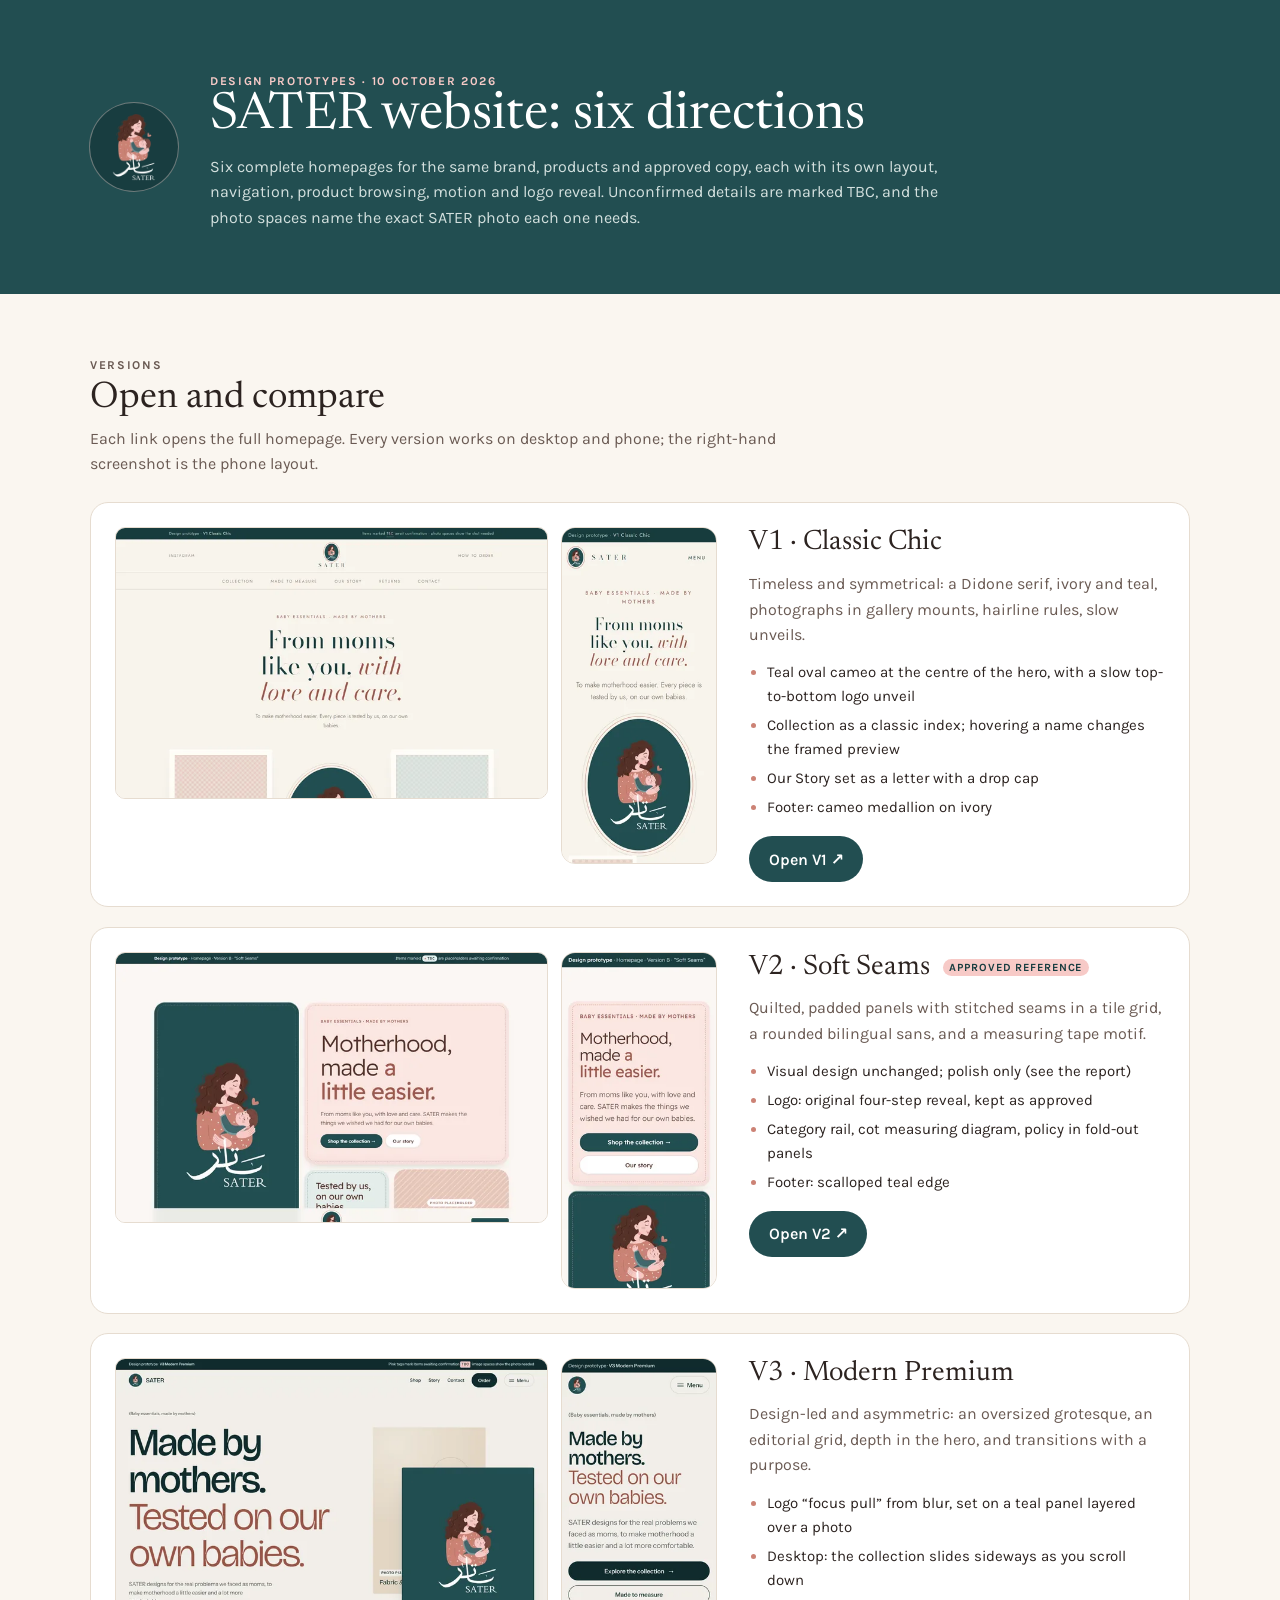
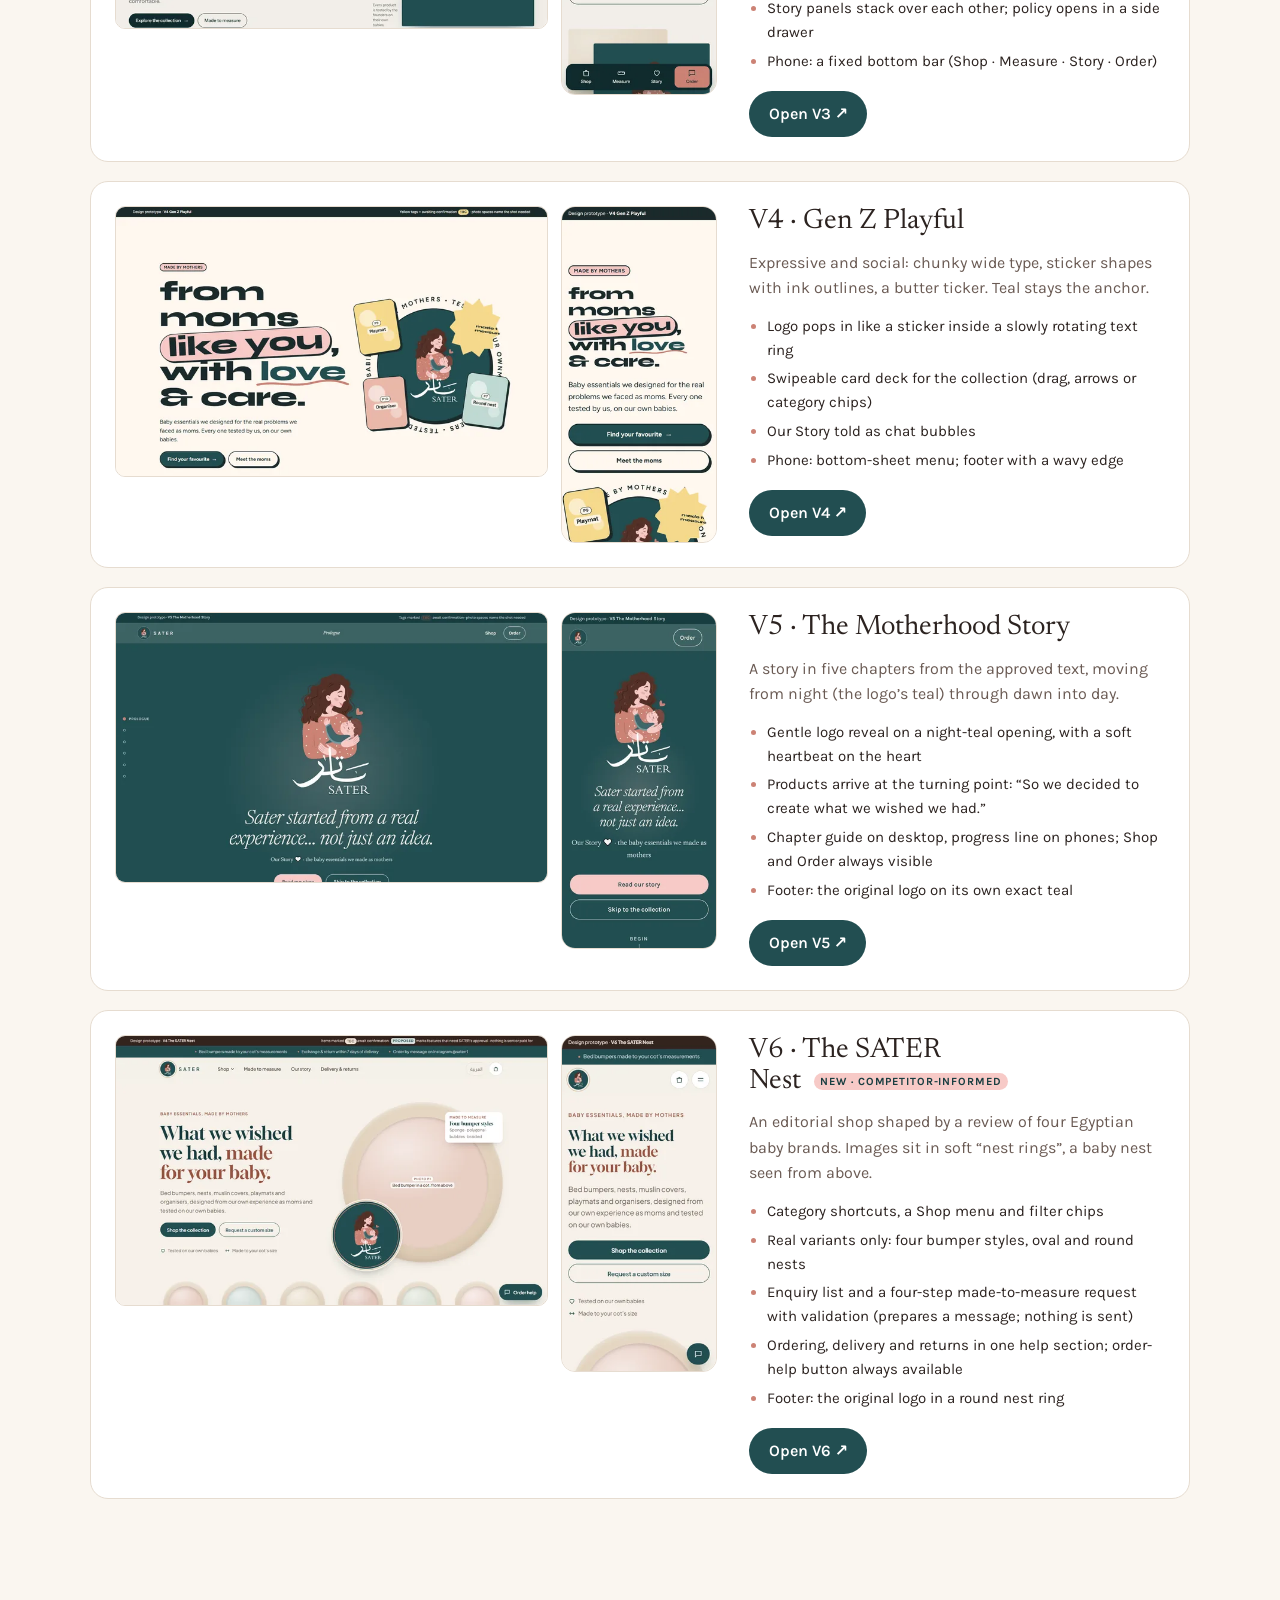
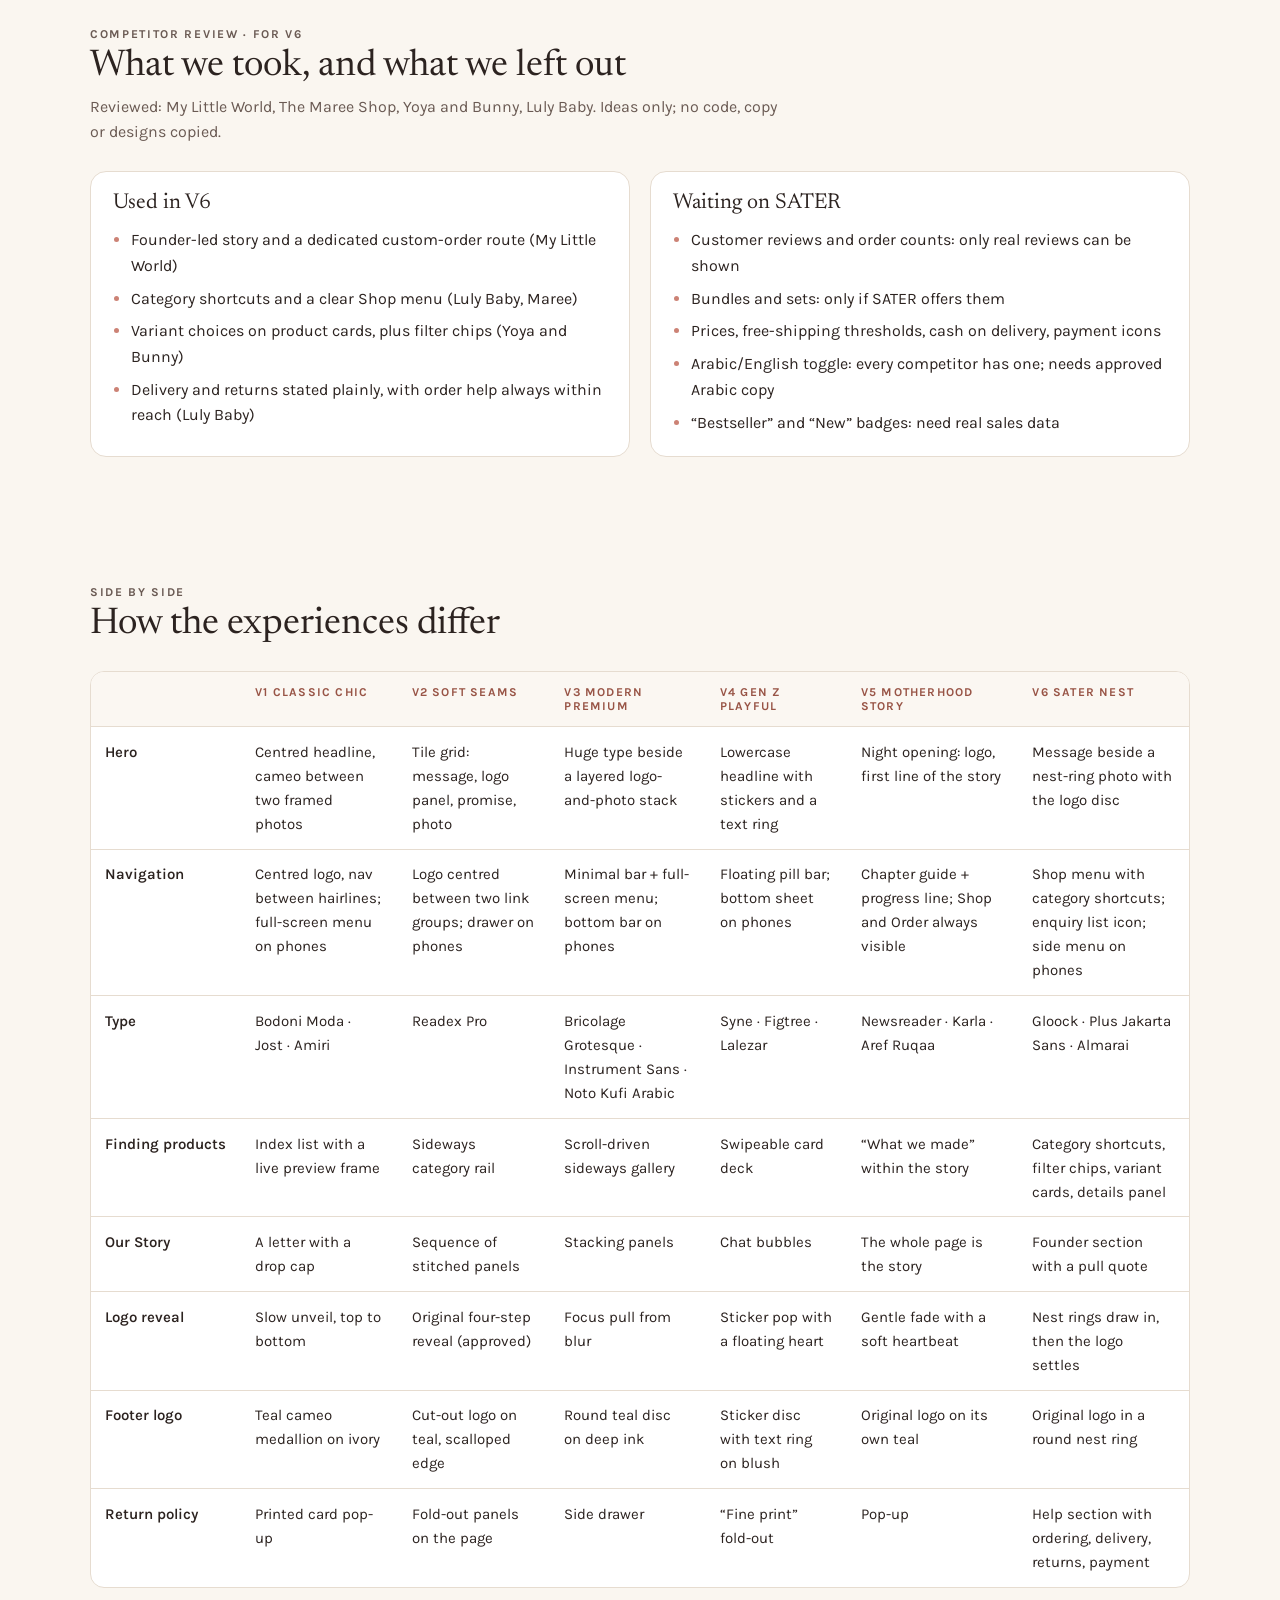
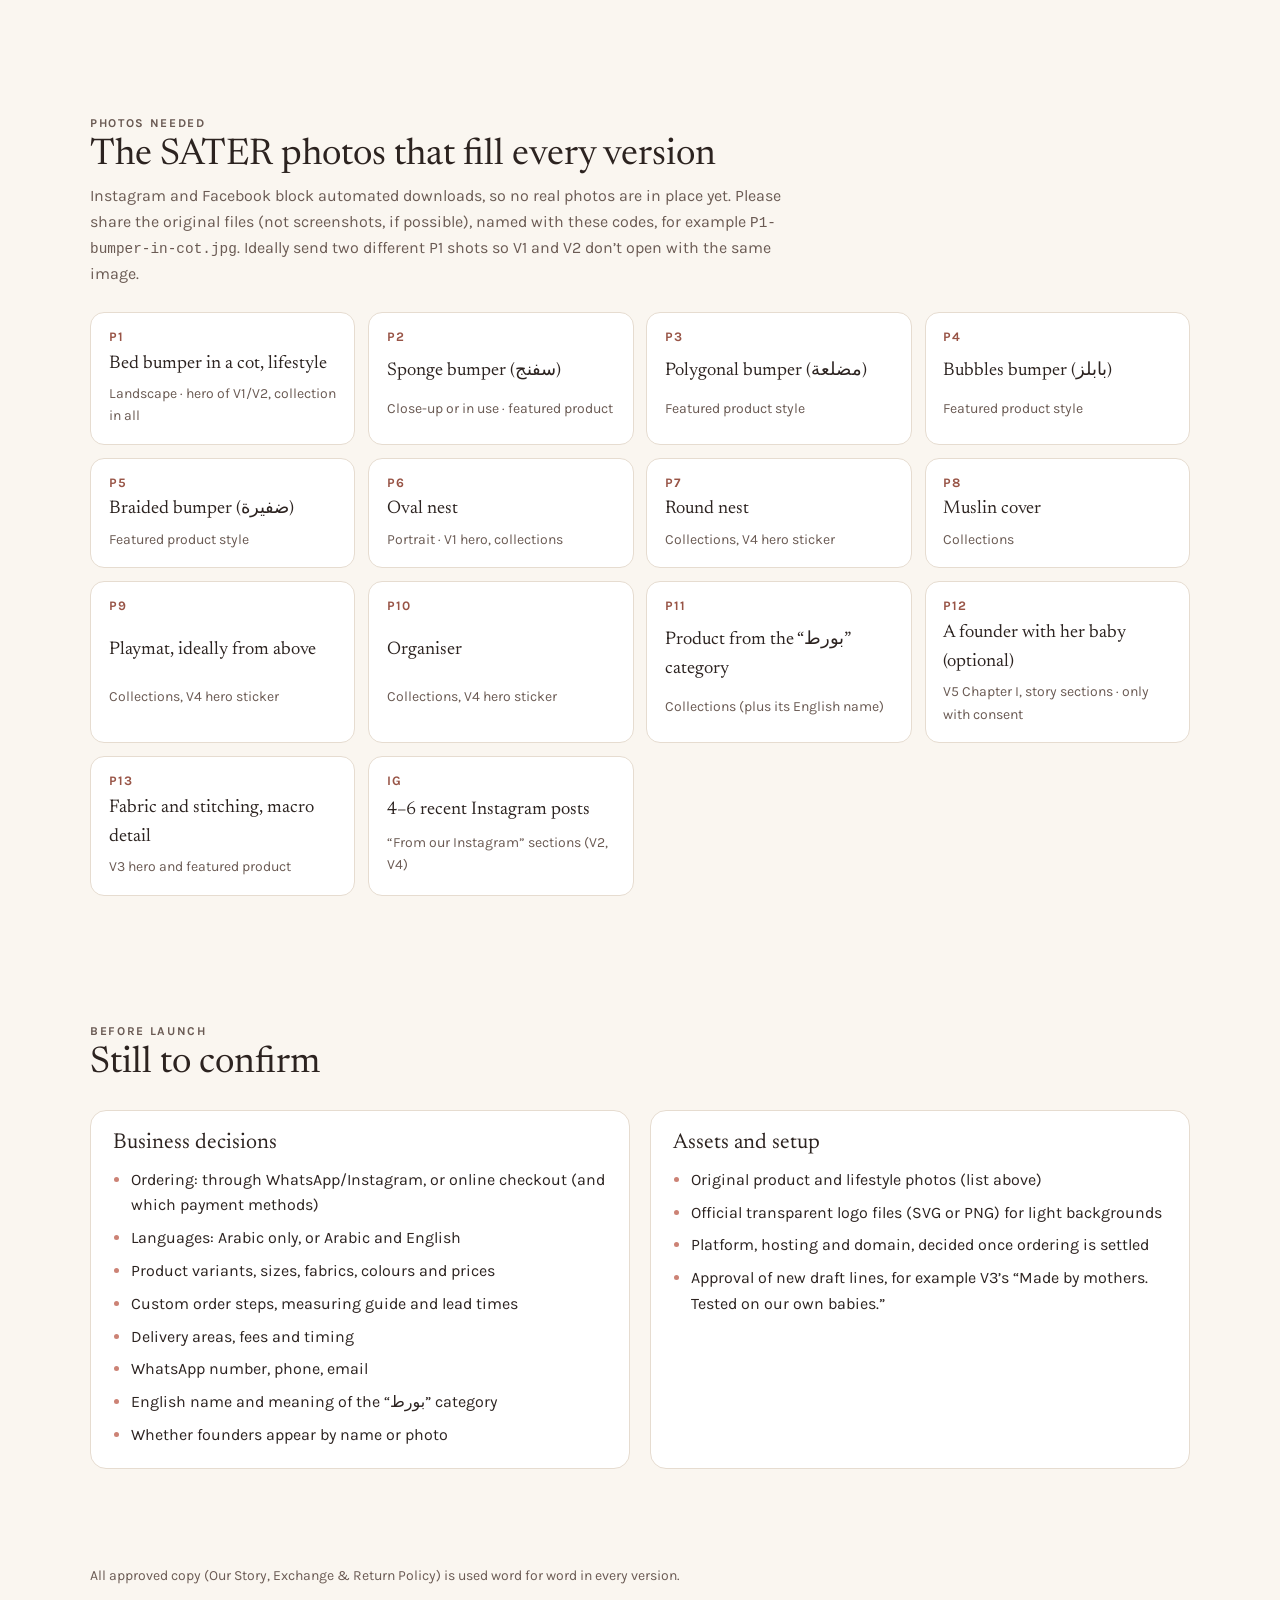
==== index.html @ 1b1bb7c7 "Add SATER design proposals: comparison page and six homepage versions Co-Authored-By: Claude Opus 5." ====
<!doctype html>
<html lang="en">
<head>
<meta charset="utf-8">
<meta name="viewport" content="width=device-width, initial-scale=1, viewport-fit=cover">
<meta name="robots" content="noindex">
<link rel="icon" type="image/png" href="favicon.png">
<title>SATER Website Versions</title>
<link rel="preconnect" href="https://fonts.googleapis.com">
<link rel="preconnect" href="https://fonts.gstatic.com" crossorigin>
<link rel="stylesheet" href="https://fonts.googleapis.com/css2?family=Newsreader:ital,opsz,wght@0,6..72,400;1,6..72,400&family=Karla:wght@400;500;600;700&display=swap">
</head>
<body>
<style>
/* Version overview: one card per direction with real screenshots, a comparison table, the photo shot list and open decisions.
   Single-theme in SATER colours; every colour is set explicitly. */
:root {
  color-scheme: light;
  --teal: #224E51; --teal-deep: #183D40; --terracotta: #CC8275; --clay: #985446; --blush: #F7CAC7;
  --paper: #FAF6F0; --card: #FFFFFF; --ink: #2C2320; --muted: #6A5A53; --line: #E6DCD0;
  --serif: "Newsreader", Georgia, serif; --sans: "Karla", "Segoe UI", system-ui, sans-serif;
}
*, *::before, *::after { box-sizing: border-box; }
body { margin: 0; background: var(--paper); color: var(--ink); font: 400 1rem/1.6 var(--sans); -webkit-font-smoothing: antialiased; }
img { max-width: 100%; display: block; }
a { color: inherit; }
h1, h2, h3 { font-family: var(--serif); font-weight: 400; margin: 0; line-height: 1.1; text-wrap: balance; }
p { margin: 0; }
:focus-visible { outline: 2px solid var(--terracotta); outline-offset: 3px; border-radius: 4px; }
.wrap { max-width: 1180px; margin-inline: auto; padding-inline: clamp(16px, 4vw, 40px); }
.kicker { font: 700 .75rem var(--sans); letter-spacing: .14em; text-transform: uppercase; color: var(--clay); }

header.top { background: var(--teal); color: #FFFFFF; padding-block: clamp(2.5rem, 6vw, 4rem); }
header.top .wrap { display: grid; grid-template-columns: auto minmax(0, 1fr); gap: 1.5rem 2rem; align-items: center; }
header.top .disc { width: 88px; height: 88px; border-radius: 50%; background: var(--teal-deep); display: grid; place-items: center; overflow: hidden; box-shadow: 0 0 0 1px rgba(247,202,199,.35); }
header.top .disc img { height: 68px; width: auto; }
header.top h1 { font-size: clamp(2rem, 1.4rem + 2.4vw, 3.2rem); }
header.top p { color: #D3E0DE; max-width: 46rem; margin-top: .6rem; }
header.top .kicker { color: var(--blush); }

section { padding-block: clamp(2.5rem, 6vw, 4rem); }
.sec-h { display: grid; gap: .4rem; margin-bottom: 1.6rem; }
.sec-h h2 { font-size: clamp(1.6rem, 1.2rem + 1.4vw, 2.3rem); }
.sec-h p { color: var(--muted); max-width: 44rem; }

.versions { display: grid; gap: 1.2rem; }
.v { background: var(--card); border: 1px solid var(--line); border-radius: 18px; padding: clamp(1rem, 2.5vw, 1.5rem); display: grid; grid-template-columns: minmax(0, 1.45fr) minmax(0, 1fr); gap: clamp(1rem, 3vw, 2rem); align-items: start; }
.shots { display: grid; grid-template-columns: minmax(0, 1fr) 26%; gap: .8rem; align-items: start; }
.shots img { border-radius: 10px; border: 1px solid var(--line); width: 100%; height: auto; }
.shots .m { border-radius: 14px; }
.v-info { display: grid; gap: .8rem; min-width: 0; }
.v-info h3 { font-size: 1.75rem; }
.badge { display: inline-block; font: 700 .6875rem var(--sans); letter-spacing: .08em; text-transform: uppercase; padding: .2em .6em; border-radius: 999px; background: var(--blush); color: var(--teal-deep); vertical-align: middle; margin-inline-start: .4rem; }
.v-info .lead { color: var(--muted); }
.v-info ul { margin: 0; padding-inline-start: 1.1rem; display: grid; gap: .3rem; font-size: .9375rem; }
.v-info li::marker { color: var(--terracotta); }
.acts { display: flex; flex-wrap: wrap; gap: .6rem; align-items: center; margin-top: .3rem; }
.btn { display: inline-flex; align-items: center; gap: .5em; min-height: 46px; padding: 0 1.2em; border-radius: 999px; background: var(--teal); color: #FFFFFF; text-decoration: none; font-weight: 600; }
.btn:hover { background: var(--teal-deep); }
.path { font-size: .8125rem; color: var(--muted); overflow-wrap: anywhere; }
.path code { font-family: ui-monospace, Consolas, monospace; font-size: .8125rem; background: #F3ECE3; padding: .1em .4em; border-radius: 4px; }

.table-wrap { overflow-x: auto; border: 1px solid var(--line); border-radius: 14px; background: var(--card); }
table { border-collapse: collapse; width: 100%; min-width: 1000px; font-size: .9375rem; }
th, td { text-align: start; vertical-align: top; padding: .8rem .9rem; border-bottom: 1px solid var(--line); }
thead th { font: 700 .75rem var(--sans); letter-spacing: .1em; text-transform: uppercase; color: var(--clay); background: #FBF7F2; position: sticky; top: 0; }
tbody th { font-weight: 600; white-space: nowrap; }
tbody tr:last-child > * { border-bottom: 0; }

.shotlist { display: grid; grid-template-columns: repeat(auto-fill, minmax(260px, 1fr)); gap: .8rem; }
.shot { background: var(--card); border: 1px solid var(--line); border-radius: 14px; padding: 1rem 1.1rem; display: grid; gap: .3rem; }
.shot b { font: 700 .8125rem var(--sans); letter-spacing: .08em; color: var(--clay); }
.shot span { font-family: var(--serif); font-size: 1.15rem; }
.shot small { color: var(--muted); font-size: .875rem; }

.two { display: grid; grid-template-columns: minmax(0, 1fr) minmax(0, 1fr); gap: 1.2rem; }
.box { background: var(--card); border: 1px solid var(--line); border-radius: 16px; padding: 1.3rem 1.4rem; }
.box h3 { font-size: 1.35rem; margin-bottom: .7rem; }
.box ul { margin: 0; padding-inline-start: 1.1rem; display: grid; gap: .45rem; }
.box li::marker { color: var(--terracotta); }
footer { padding-block: 2rem 3rem; color: var(--muted); font-size: .875rem; }

@media (max-width: 860px) {
  .v { grid-template-columns: 1fr; }
  .two { grid-template-columns: 1fr; }
  header.top .wrap { grid-template-columns: 1fr; }
}
</style>

<header class="top">
  <div class="wrap">
    <span class="disc" aria-hidden="true"><img src="v1-classic-chic/assets/logo/badge-160.webp" alt="" width="104" height="160"></span>
    <div>
      <p class="kicker">Design prototypes · 10 October 2026</p>
      <h1>SATER website: six directions</h1>
      <p>Six complete homepages for the same brand, products and approved copy, each with its own layout, navigation, product browsing, motion and logo reveal. Unconfirmed details are marked TBC, and the photo spaces name the exact SATER photo each one needs.</p>
    </div>
  </div>
</header>

<main>
  <section class="wrap" aria-labelledby="versions-t">
    <div class="sec-h"><p class="kicker">Versions</p><h2 id="versions-t">Open and compare</h2><p>Each link opens the full homepage. Every version works on desktop and phone; the right-hand screenshot is the phone layout.</p></div>
    <div class="versions">
      <article class="v">
        <div class="shots"><img src="overview-assets/v1-desktop.webp" alt="V1 Classic Chic, desktop hero" width="720" height="450" loading="lazy"><img class="m" src="overview-assets/v1-mobile.webp" alt="V1 Classic Chic, phone hero" width="260" height="563" loading="lazy"></div>
        <div class="v-info">
          <h3>V1 · Classic Chic</h3>
          <p class="lead">Timeless and symmetrical: a Didone serif, ivory and teal, photographs in gallery mounts, hairline rules, slow unveils.</p>
          <ul><li>Teal oval cameo at the centre of the hero, with a slow top-to-bottom logo unveil</li><li>Collection as a classic index; hovering a name changes the framed preview</li><li>Our Story set as a letter with a drop cap</li><li>Footer: cameo medallion on ivory</li></ul>
          <div class="acts"><a class="btn" href="v1-classic-chic/">Open V1 ↗</a></div>
        </div>
      </article>
      <article class="v">
        <div class="shots"><img src="overview-assets/v2-desktop.webp" alt="V2 Soft Seams, desktop hero" width="720" height="450" loading="lazy"><img class="m" src="overview-assets/v2-mobile.webp" alt="V2 Soft Seams, phone hero" width="260" height="563" loading="lazy"></div>
        <div class="v-info">
          <h3>V2 · Soft Seams <span class="badge">Approved reference</span></h3>
          <p class="lead">Quilted, padded panels with stitched seams in a tile grid, a rounded bilingual sans, and a measuring tape motif.</p>
          <ul><li>Visual design unchanged; polish only (see the report)</li><li>Logo: original four-step reveal, kept as approved</li><li>Category rail, cot measuring diagram, policy in fold-out panels</li><li>Footer: scalloped teal edge</li></ul>
          <div class="acts"><a class="btn" href="v2-soft-seams/">Open V2 ↗</a></div>
        </div>
      </article>
      <article class="v">
        <div class="shots"><img src="overview-assets/v3-desktop.webp" alt="V3 Modern Premium, desktop hero" width="720" height="450" loading="lazy"><img class="m" src="overview-assets/v3-mobile.webp" alt="V3 Modern Premium, phone hero" width="260" height="563" loading="lazy"></div>
        <div class="v-info">
          <h3>V3 · Modern Premium</h3>
          <p class="lead">Design-led and asymmetric: an oversized grotesque, an editorial grid, depth in the hero, and transitions with a purpose.</p>
          <ul><li>Logo “focus pull” from blur, set on a teal panel layered over a photo</li><li>Desktop: the collection slides sideways as you scroll down</li><li>Story panels stack over each other; policy opens in a side drawer</li><li>Phone: a fixed bottom bar (Shop · Measure · Story · Order)</li></ul>
          <div class="acts"><a class="btn" href="v3-modern-premium/">Open V3 ↗</a></div>
        </div>
      </article>
      <article class="v">
        <div class="shots"><img src="overview-assets/v4-desktop.webp" alt="V4 Gen Z Playful, desktop hero" width="720" height="450" loading="lazy"><img class="m" src="overview-assets/v4-mobile.webp" alt="V4 Gen Z Playful, phone hero" width="260" height="563" loading="lazy"></div>
        <div class="v-info">
          <h3>V4 · Gen Z Playful</h3>
          <p class="lead">Expressive and social: chunky wide type, sticker shapes with ink outlines, a butter ticker. Teal stays the anchor.</p>
          <ul><li>Logo pops in like a sticker inside a slowly rotating text ring</li><li>Swipeable card deck for the collection (drag, arrows or category chips)</li><li>Our Story told as chat bubbles</li><li>Phone: bottom-sheet menu; footer with a wavy edge</li></ul>
          <div class="acts"><a class="btn" href="v4-genz-playful/">Open V4 ↗</a></div>
        </div>
      </article>
      <article class="v">
        <div class="shots"><img src="overview-assets/v5-desktop.webp" alt="V5 The Motherhood Story, desktop opening" width="720" height="450" loading="lazy"><img class="m" src="overview-assets/v5-mobile.webp" alt="V5 The Motherhood Story, phone opening" width="260" height="563" loading="lazy"></div>
        <div class="v-info">
          <h3>V5 · The Motherhood Story</h3>
          <p class="lead">A story in five chapters from the approved text, moving from night (the logo’s teal) through dawn into day.</p>
          <ul><li>Gentle logo reveal on a night-teal opening, with a soft heartbeat on the heart</li><li>Products arrive at the turning point: “So we decided to create what we wished we had.”</li><li>Chapter guide on desktop, progress line on phones; Shop and Order always visible</li><li>Footer: the original logo on its own exact teal</li></ul>
          <div class="acts"><a class="btn" href="v5-motherhood-story/">Open V5 ↗</a></div>
        </div>
      </article>
      <article class="v">
        <div class="shots"><img src="overview-assets/v6-desktop.webp" alt="V6 The SATER Nest, desktop hero" width="720" height="450" loading="lazy"><img class="m" src="overview-assets/v6-mobile.webp" alt="V6 The SATER Nest, phone hero" width="260" height="563" loading="lazy"></div>
        <div class="v-info">
          <h3>V6 · The SATER Nest <span class="badge">New · competitor-informed</span></h3>
          <p class="lead">An editorial shop shaped by a review of four Egyptian baby brands. Images sit in soft “nest rings”, a baby nest seen from above.</p>
          <ul><li>Category shortcuts, a Shop menu and filter chips</li><li>Real variants only: four bumper styles, oval and round nests</li><li>Enquiry list and a four-step made-to-measure request with validation (prepares a message; nothing is sent)</li><li>Ordering, delivery and returns in one help section; order-help button always available</li><li>Footer: the original logo in a round nest ring</li></ul>
          <div class="acts"><a class="btn" href="v6-sater-nest/">Open V6 ↗</a></div>
        </div>
      </article>
    </div>
  </section>

  <section class="wrap" aria-labelledby="comp-t">
    <div class="sec-h"><p class="kicker">Competitor review · for V6</p><h2 id="comp-t">What we took, and what we left out</h2><p>Reviewed: My Little World, The Maree Shop, Yoya and Bunny, Luly Baby. Ideas only; no code, copy or designs copied.</p></div>
    <div class="two">
      <div class="box"><h3>Used in V6</h3><ul>
        <li>Founder-led story and a dedicated custom-order route (My Little World)</li>
        <li>Category shortcuts and a clear Shop menu (Luly Baby, Maree)</li>
        <li>Variant choices on product cards, plus filter chips (Yoya and Bunny)</li>
        <li>Delivery and returns stated plainly, with order help always within reach (Luly Baby)</li>
      </ul></div>
      <div class="box"><h3>Waiting on SATER</h3><ul>
        <li>Customer reviews and order counts: only real reviews can be shown</li>
        <li>Bundles and sets: only if SATER offers them</li>
        <li>Prices, free-shipping thresholds, cash on delivery, payment icons</li>
        <li>Arabic/English toggle: every competitor has one; needs approved Arabic copy</li>
        <li>“Bestseller” and “New” badges: need real sales data</li>
      </ul></div>
    </div>
  </section>

  <section class="wrap" aria-labelledby="cmp-t">
    <div class="sec-h"><p class="kicker">Side by side</p><h2 id="cmp-t">How the experiences differ</h2></div>
    <div class="table-wrap" tabindex="0" role="region" aria-label="Comparison table, scroll sideways on small screens">
      <table>
        <thead><tr><th scope="col"></th><th scope="col">V1 Classic Chic</th><th scope="col">V2 Soft Seams</th><th scope="col">V3 Modern Premium</th><th scope="col">V4 Gen Z Playful</th><th scope="col">V5 Motherhood Story</th><th scope="col">V6 SATER Nest</th></tr></thead>
        <tbody>
          <tr><th scope="row">Hero</th><td>Centred headline, cameo between two framed photos</td><td>Tile grid: message, logo panel, promise, photo</td><td>Huge type beside a layered logo-and-photo stack</td><td>Lowercase headline with stickers and a text ring</td><td>Night opening: logo, first line of the story</td><td>Message beside a nest-ring photo with the logo disc</td></tr>
          <tr><th scope="row">Navigation</th><td>Centred logo, nav between hairlines; full-screen menu on phones</td><td>Logo centred between two link groups; drawer on phones</td><td>Minimal bar + full-screen menu; bottom bar on phones</td><td>Floating pill bar; bottom sheet on phones</td><td>Chapter guide + progress line; Shop and Order always visible</td><td>Shop menu with category shortcuts; enquiry list icon; side menu on phones</td></tr>
          <tr><th scope="row">Type</th><td>Bodoni Moda · Jost · Amiri</td><td>Readex Pro</td><td>Bricolage Grotesque · Instrument Sans · Noto Kufi Arabic</td><td>Syne · Figtree · Lalezar</td><td>Newsreader · Karla · Aref Ruqaa</td><td>Gloock · Plus Jakarta Sans · Almarai</td></tr>
          <tr><th scope="row">Finding products</th><td>Index list with a live preview frame</td><td>Sideways category rail</td><td>Scroll-driven sideways gallery</td><td>Swipeable card deck</td><td>“What we made” within the story</td><td>Category shortcuts, filter chips, variant cards, details panel</td></tr>
          <tr><th scope="row">Our Story</th><td>A letter with a drop cap</td><td>Sequence of stitched panels</td><td>Stacking panels</td><td>Chat bubbles</td><td>The whole page is the story</td><td>Founder section with a pull quote</td></tr>
          <tr><th scope="row">Logo reveal</th><td>Slow unveil, top to bottom</td><td>Original four-step reveal (approved)</td><td>Focus pull from blur</td><td>Sticker pop with a floating heart</td><td>Gentle fade with a soft heartbeat</td><td>Nest rings draw in, then the logo settles</td></tr>
          <tr><th scope="row">Footer logo</th><td>Teal cameo medallion on ivory</td><td>Cut-out logo on teal, scalloped edge</td><td>Round teal disc on deep ink</td><td>Sticker disc with text ring on blush</td><td>Original logo on its own teal</td><td>Original logo in a round nest ring</td></tr>
          <tr><th scope="row">Return policy</th><td>Printed card pop-up</td><td>Fold-out panels on the page</td><td>Side drawer</td><td>“Fine print” fold-out</td><td>Pop-up</td><td>Help section with ordering, delivery, returns, payment</td></tr>
        </tbody>
      </table>
    </div>
  </section>

  <section class="wrap" aria-labelledby="photos-t">
    <div class="sec-h"><p class="kicker">Photos needed</p><h2 id="photos-t">The SATER photos that fill every version</h2><p>Instagram and Facebook block automated downloads, so no real photos are in place yet. Please share the original files (not screenshots, if possible), named with these codes, for example <code style="font-size:.9em">P1-bumper-in-cot.jpg</code>. Ideally send two different P1 shots so V1 and V2 don’t open with the same image.</p></div>
    <div class="shotlist">
      <div class="shot"><b>P1</b><span>Bed bumper in a cot, lifestyle</span><small>Landscape · hero of V1/V2, collection in all</small></div>
      <div class="shot"><b>P2</b><span>Sponge bumper (سفنج)</span><small>Close-up or in use · featured product</small></div>
      <div class="shot"><b>P3</b><span>Polygonal bumper (مضلعة)</span><small>Featured product style</small></div>
      <div class="shot"><b>P4</b><span>Bubbles bumper (بابلز)</span><small>Featured product style</small></div>
      <div class="shot"><b>P5</b><span>Braided bumper (ضفيرة)</span><small>Featured product style</small></div>
      <div class="shot"><b>P6</b><span>Oval nest</span><small>Portrait · V1 hero, collections</small></div>
      <div class="shot"><b>P7</b><span>Round nest</span><small>Collections, V4 hero sticker</small></div>
      <div class="shot"><b>P8</b><span>Muslin cover</span><small>Collections</small></div>
      <div class="shot"><b>P9</b><span>Playmat, ideally from above</span><small>Collections, V4 hero sticker</small></div>
      <div class="shot"><b>P10</b><span>Organiser</span><small>Collections, V4 hero sticker</small></div>
      <div class="shot"><b>P11</b><span>Product from the “بورط” category</span><small>Collections (plus its English name)</small></div>
      <div class="shot"><b>P12</b><span>A founder with her baby (optional)</span><small>V5 Chapter I, story sections · only with consent</small></div>
      <div class="shot"><b>P13</b><span>Fabric and stitching, macro detail</span><small>V3 hero and featured product</small></div>
      <div class="shot"><b>IG</b><span>4–6 recent Instagram posts</span><small>“From our Instagram” sections (V2, V4)</small></div>
    </div>
  </section>

  <section class="wrap" aria-labelledby="open-t">
    <div class="sec-h"><p class="kicker">Before launch</p><h2 id="open-t">Still to confirm</h2></div>
    <div class="two">
      <div class="box"><h3>Business decisions</h3><ul>
        <li>Ordering: through WhatsApp/Instagram, or online checkout (and which payment methods)</li>
        <li>Languages: Arabic only, or Arabic and English</li>
        <li>Product variants, sizes, fabrics, colours and prices</li>
        <li>Custom order steps, measuring guide and lead times</li>
        <li>Delivery areas, fees and timing</li>
        <li>WhatsApp number, phone, email</li>
        <li>English name and meaning of the “بورط” category</li>
        <li>Whether founders appear by name or photo</li>
      </ul></div>
      <div class="box"><h3>Assets and setup</h3><ul>
        <li>Original product and lifestyle photos (list above)</li>
        <li>Official transparent logo files (SVG or PNG) for light backgrounds</li>
        <li>Platform, hosting and domain, decided once ordering is settled</li>
        <li>Approval of new draft lines, for example V3’s “Made by mothers. Tested on our own babies.”</li>
      </ul></div>
    </div>
  </section>
</main>

<footer class="wrap">
  <p>All approved copy (Our Story, Exchange &amp; Return Policy) is used word for word in every version.</p>
</footer>

</body>
</html>
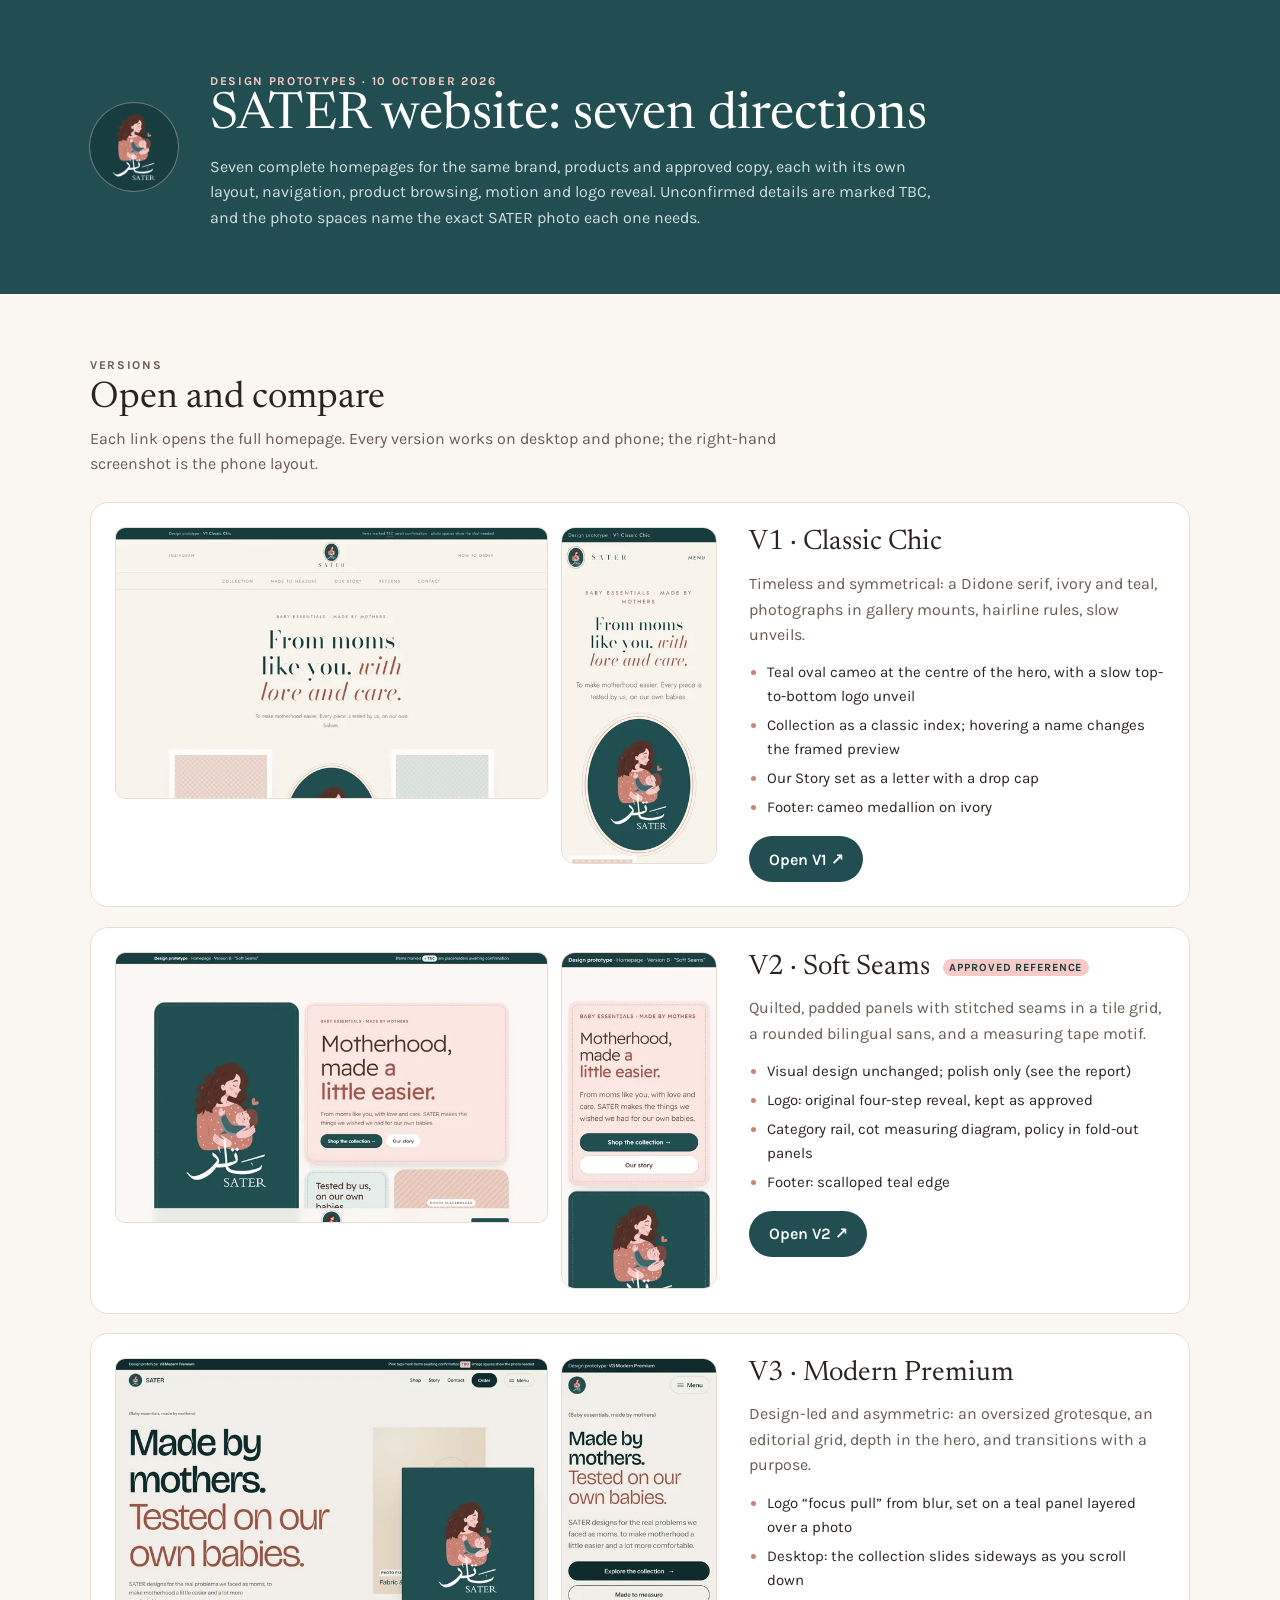
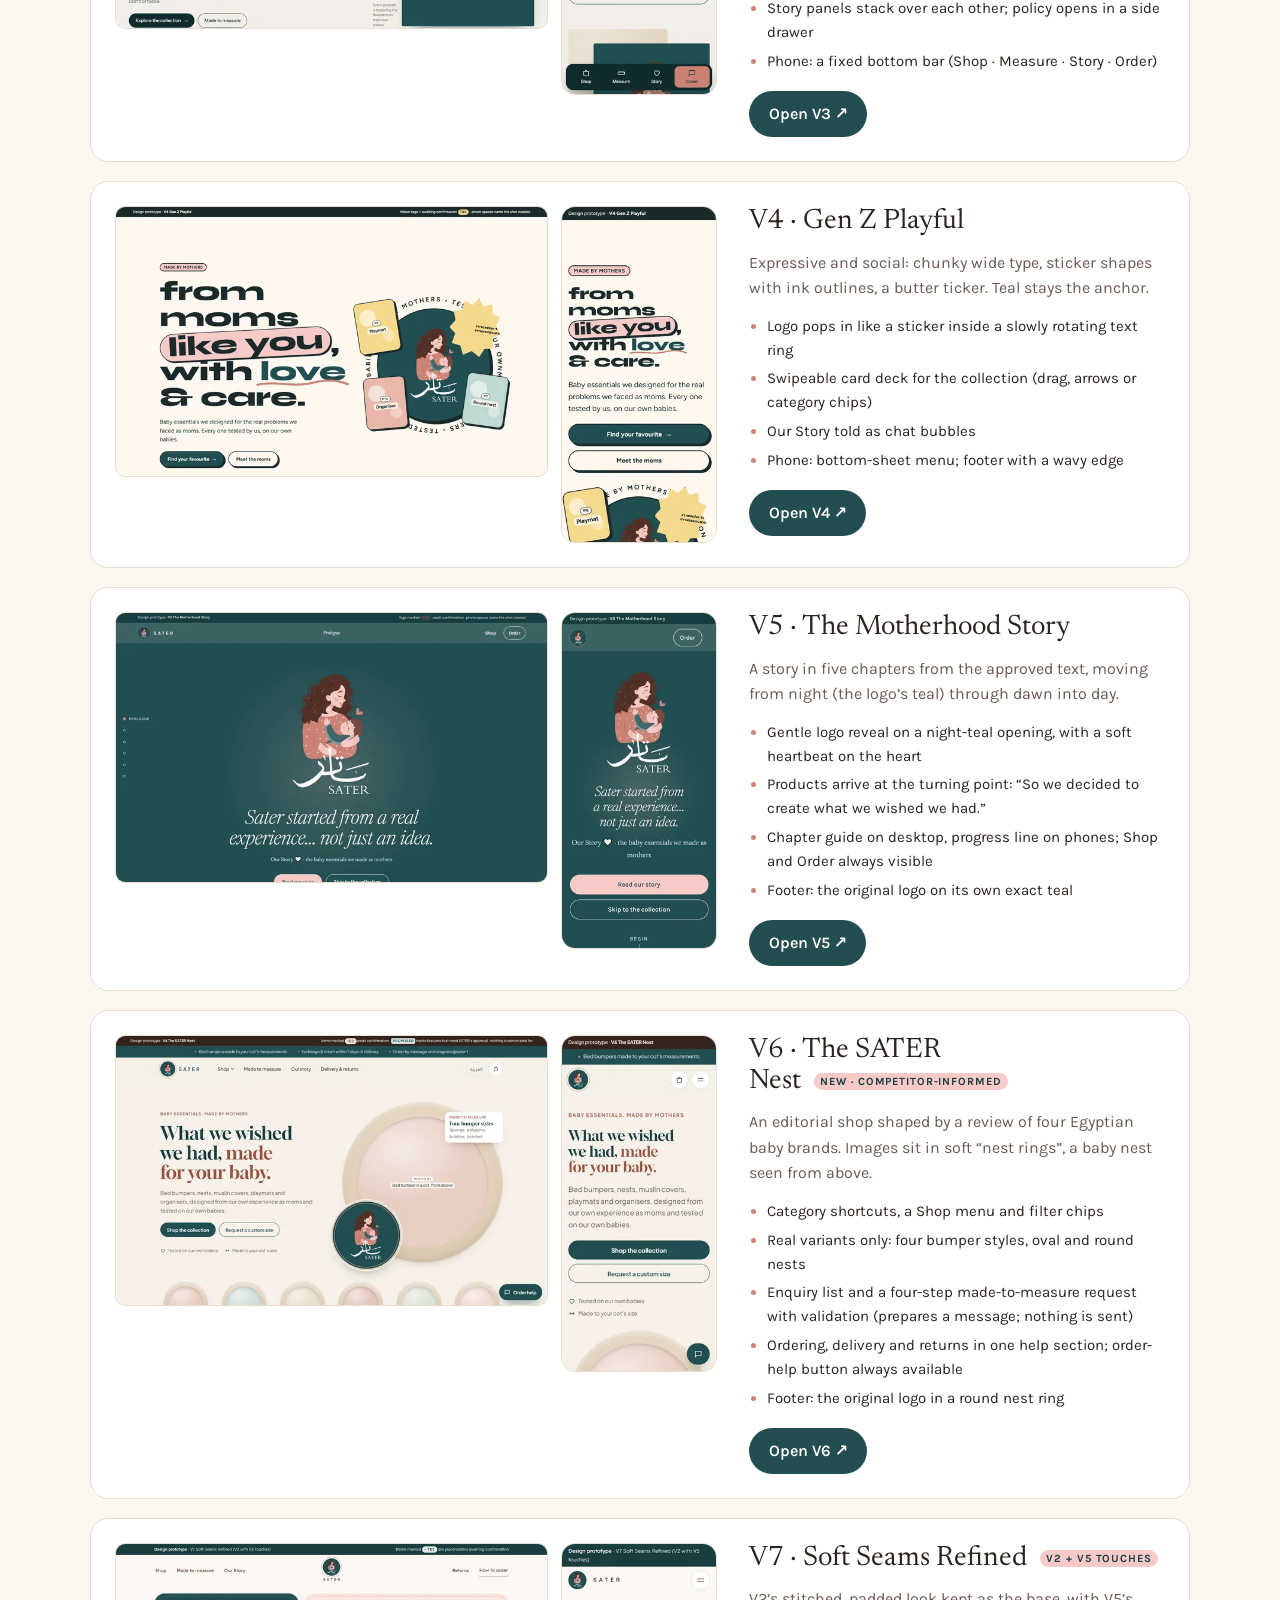
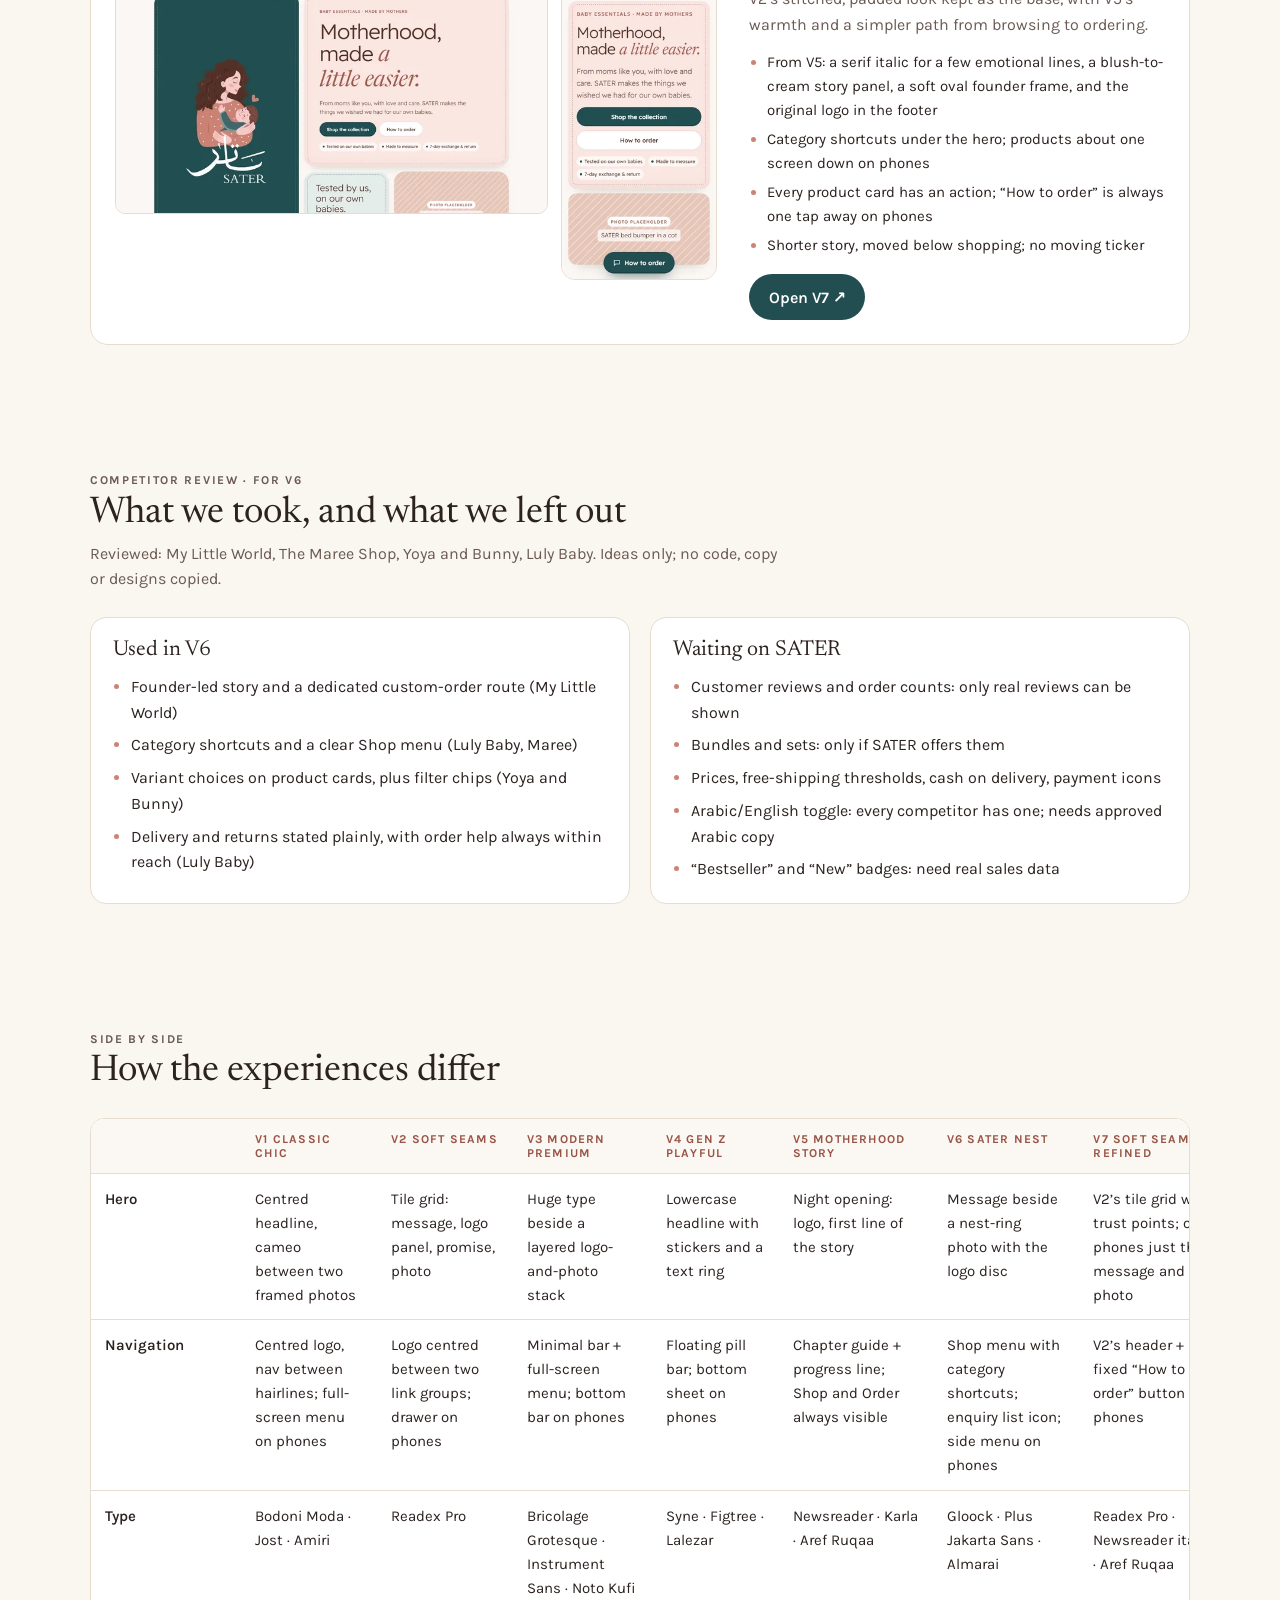
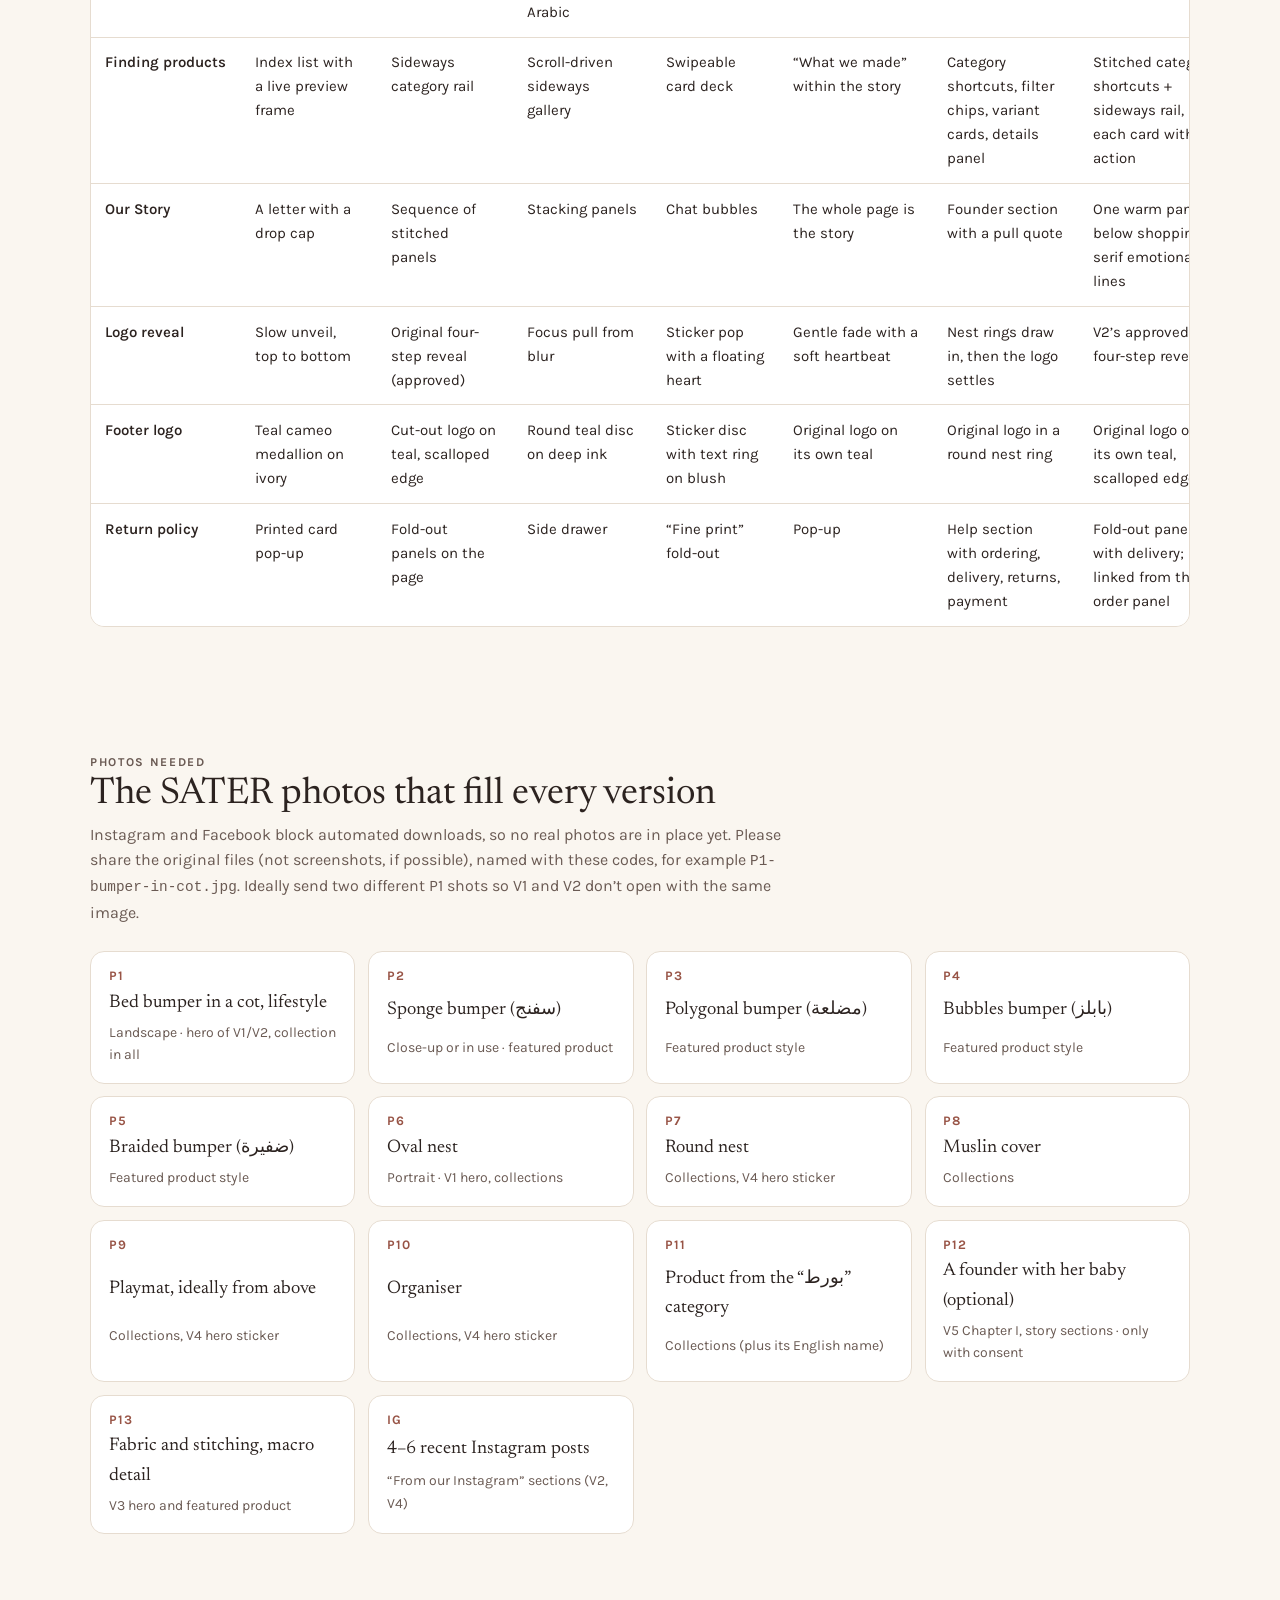
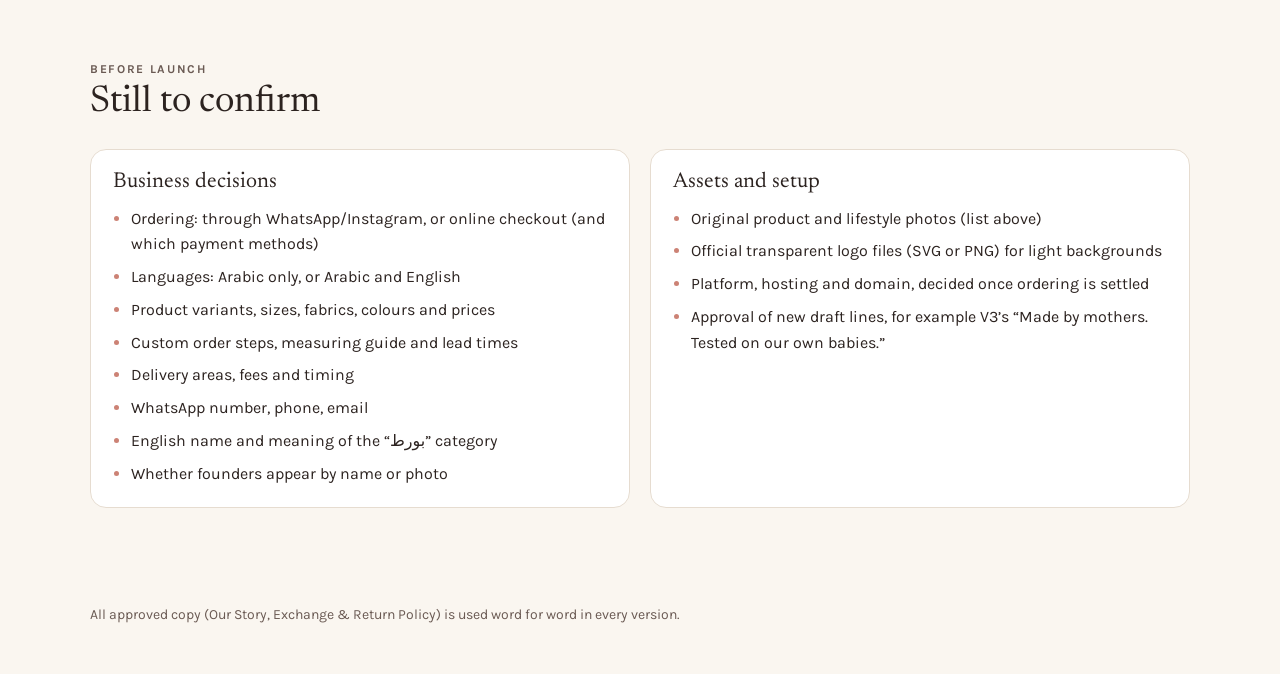
==== commit 9ced2bf2: "Add V7 Soft Seams Refined to the presentation Co-Authored-By: Claude Opus 5.5 <noreply@anthropic.com" ====
--- a/index.html
+++ b/index.html
@@ -61,7 +61,7 @@
 .path code { font-family: ui-monospace, Consolas, monospace; font-size: .8125rem; background: #F3ECE3; padding: .1em .4em; border-radius: 4px; }
 
 .table-wrap { overflow-x: auto; border: 1px solid var(--line); border-radius: 14px; background: var(--card); }
-table { border-collapse: collapse; width: 100%; min-width: 1000px; font-size: .9375rem; }
+table { border-collapse: collapse; width: 100%; min-width: 1140px; font-size: .9375rem; }
 th, td { text-align: start; vertical-align: top; padding: .8rem .9rem; border-bottom: 1px solid var(--line); }
 thead th { font: 700 .75rem var(--sans); letter-spacing: .1em; text-transform: uppercase; color: var(--clay); background: #FBF7F2; position: sticky; top: 0; }
 tbody th { font-weight: 600; white-space: nowrap; }
@@ -92,8 +92,8 @@
     <span class="disc" aria-hidden="true"><img src="v1-classic-chic/assets/logo/badge-160.webp" alt="" width="104" height="160"></span>
     <div>
       <p class="kicker">Design prototypes · 10 October 2026</p>
-      <h1>SATER website: six directions</h1>
-      <p>Six complete homepages for the same brand, products and approved copy, each with its own layout, navigation, product browsing, motion and logo reveal. Unconfirmed details are marked TBC, and the photo spaces name the exact SATER photo each one needs.</p>
+      <h1>SATER website: seven directions</h1>
+      <p>Seven complete homepages for the same brand, products and approved copy, each with its own layout, navigation, product browsing, motion and logo reveal. Unconfirmed details are marked TBC, and the photo spaces name the exact SATER photo each one needs.</p>
     </div>
   </div>
 </header>
@@ -154,6 +154,15 @@
           <p class="lead">An editorial shop shaped by a review of four Egyptian baby brands. Images sit in soft “nest rings”, a baby nest seen from above.</p>
           <ul><li>Category shortcuts, a Shop menu and filter chips</li><li>Real variants only: four bumper styles, oval and round nests</li><li>Enquiry list and a four-step made-to-measure request with validation (prepares a message; nothing is sent)</li><li>Ordering, delivery and returns in one help section; order-help button always available</li><li>Footer: the original logo in a round nest ring</li></ul>
           <div class="acts"><a class="btn" href="v6-sater-nest/">Open V6 ↗</a></div>
+        </div>
+      </article>
+      <article class="v">
+        <div class="shots"><img src="overview-assets/v7-desktop.webp" alt="V7 Soft Seams Refined, desktop hero" width="720" height="450" loading="lazy"><img class="m" src="overview-assets/v7-mobile.webp" alt="V7 Soft Seams Refined, phone hero" width="260" height="563" loading="lazy"></div>
+        <div class="v-info">
+          <h3>V7 · Soft Seams Refined <span class="badge">V2 + V5 touches</span></h3>
+          <p class="lead">V2’s stitched, padded look kept as the base, with V5’s warmth and a simpler path from browsing to ordering.</p>
+          <ul><li>From V5: a serif italic for a few emotional lines, a blush-to-cream story panel, a soft oval founder frame, and the original logo in the footer</li><li>Category shortcuts under the hero; products about one screen down on phones</li><li>Every product card has an action; “How to order” is always one tap away on phones</li><li>Shorter story, moved below shopping; no moving ticker</li></ul>
+          <div class="acts"><a class="btn" href="v7-soft-seams-refined/">Open V7 ↗</a></div>
         </div>
       </article>
     </div>
@@ -182,16 +191,16 @@
     <div class="sec-h"><p class="kicker">Side by side</p><h2 id="cmp-t">How the experiences differ</h2></div>
     <div class="table-wrap" tabindex="0" role="region" aria-label="Comparison table, scroll sideways on small screens">
       <table>
-        <thead><tr><th scope="col"></th><th scope="col">V1 Classic Chic</th><th scope="col">V2 Soft Seams</th><th scope="col">V3 Modern Premium</th><th scope="col">V4 Gen Z Playful</th><th scope="col">V5 Motherhood Story</th><th scope="col">V6 SATER Nest</th></tr></thead>
+        <thead><tr><th scope="col"></th><th scope="col">V1 Classic Chic</th><th scope="col">V2 Soft Seams</th><th scope="col">V3 Modern Premium</th><th scope="col">V4 Gen Z Playful</th><th scope="col">V5 Motherhood Story</th><th scope="col">V6 SATER Nest</th><th scope="col">V7 Soft Seams Refined</th></tr></thead>
         <tbody>
-          <tr><th scope="row">Hero</th><td>Centred headline, cameo between two framed photos</td><td>Tile grid: message, logo panel, promise, photo</td><td>Huge type beside a layered logo-and-photo stack</td><td>Lowercase headline with stickers and a text ring</td><td>Night opening: logo, first line of the story</td><td>Message beside a nest-ring photo with the logo disc</td></tr>
-          <tr><th scope="row">Navigation</th><td>Centred logo, nav between hairlines; full-screen menu on phones</td><td>Logo centred between two link groups; drawer on phones</td><td>Minimal bar + full-screen menu; bottom bar on phones</td><td>Floating pill bar; bottom sheet on phones</td><td>Chapter guide + progress line; Shop and Order always visible</td><td>Shop menu with category shortcuts; enquiry list icon; side menu on phones</td></tr>
-          <tr><th scope="row">Type</th><td>Bodoni Moda · Jost · Amiri</td><td>Readex Pro</td><td>Bricolage Grotesque · Instrument Sans · Noto Kufi Arabic</td><td>Syne · Figtree · Lalezar</td><td>Newsreader · Karla · Aref Ruqaa</td><td>Gloock · Plus Jakarta Sans · Almarai</td></tr>
-          <tr><th scope="row">Finding products</th><td>Index list with a live preview frame</td><td>Sideways category rail</td><td>Scroll-driven sideways gallery</td><td>Swipeable card deck</td><td>“What we made” within the story</td><td>Category shortcuts, filter chips, variant cards, details panel</td></tr>
-          <tr><th scope="row">Our Story</th><td>A letter with a drop cap</td><td>Sequence of stitched panels</td><td>Stacking panels</td><td>Chat bubbles</td><td>The whole page is the story</td><td>Founder section with a pull quote</td></tr>
-          <tr><th scope="row">Logo reveal</th><td>Slow unveil, top to bottom</td><td>Original four-step reveal (approved)</td><td>Focus pull from blur</td><td>Sticker pop with a floating heart</td><td>Gentle fade with a soft heartbeat</td><td>Nest rings draw in, then the logo settles</td></tr>
-          <tr><th scope="row">Footer logo</th><td>Teal cameo medallion on ivory</td><td>Cut-out logo on teal, scalloped edge</td><td>Round teal disc on deep ink</td><td>Sticker disc with text ring on blush</td><td>Original logo on its own teal</td><td>Original logo in a round nest ring</td></tr>
-          <tr><th scope="row">Return policy</th><td>Printed card pop-up</td><td>Fold-out panels on the page</td><td>Side drawer</td><td>“Fine print” fold-out</td><td>Pop-up</td><td>Help section with ordering, delivery, returns, payment</td></tr>
+          <tr><th scope="row">Hero</th><td>Centred headline, cameo between two framed photos</td><td>Tile grid: message, logo panel, promise, photo</td><td>Huge type beside a layered logo-and-photo stack</td><td>Lowercase headline with stickers and a text ring</td><td>Night opening: logo, first line of the story</td><td>Message beside a nest-ring photo with the logo disc</td><td>V2’s tile grid with trust points; on phones just the message and a photo</td></tr>
+          <tr><th scope="row">Navigation</th><td>Centred logo, nav between hairlines; full-screen menu on phones</td><td>Logo centred between two link groups; drawer on phones</td><td>Minimal bar + full-screen menu; bottom bar on phones</td><td>Floating pill bar; bottom sheet on phones</td><td>Chapter guide + progress line; Shop and Order always visible</td><td>Shop menu with category shortcuts; enquiry list icon; side menu on phones</td><td>V2’s header + fixed “How to order” button on phones</td></tr>
+          <tr><th scope="row">Type</th><td>Bodoni Moda · Jost · Amiri</td><td>Readex Pro</td><td>Bricolage Grotesque · Instrument Sans · Noto Kufi Arabic</td><td>Syne · Figtree · Lalezar</td><td>Newsreader · Karla · Aref Ruqaa</td><td>Gloock · Plus Jakarta Sans · Almarai</td><td>Readex Pro · Newsreader italic · Aref Ruqaa</td></tr>
+          <tr><th scope="row">Finding products</th><td>Index list with a live preview frame</td><td>Sideways category rail</td><td>Scroll-driven sideways gallery</td><td>Swipeable card deck</td><td>“What we made” within the story</td><td>Category shortcuts, filter chips, variant cards, details panel</td><td>Stitched category shortcuts + sideways rail, each card with an action</td></tr>
+          <tr><th scope="row">Our Story</th><td>A letter with a drop cap</td><td>Sequence of stitched panels</td><td>Stacking panels</td><td>Chat bubbles</td><td>The whole page is the story</td><td>Founder section with a pull quote</td><td>One warm panel below shopping, serif emotional lines</td></tr>
+          <tr><th scope="row">Logo reveal</th><td>Slow unveil, top to bottom</td><td>Original four-step reveal (approved)</td><td>Focus pull from blur</td><td>Sticker pop with a floating heart</td><td>Gentle fade with a soft heartbeat</td><td>Nest rings draw in, then the logo settles</td><td>V2’s approved four-step reveal</td></tr>
+          <tr><th scope="row">Footer logo</th><td>Teal cameo medallion on ivory</td><td>Cut-out logo on teal, scalloped edge</td><td>Round teal disc on deep ink</td><td>Sticker disc with text ring on blush</td><td>Original logo on its own teal</td><td>Original logo in a round nest ring</td><td>Original logo on its own teal, scalloped edge</td></tr>
+          <tr><th scope="row">Return policy</th><td>Printed card pop-up</td><td>Fold-out panels on the page</td><td>Side drawer</td><td>“Fine print” fold-out</td><td>Pop-up</td><td>Help section with ordering, delivery, returns, payment</td><td>Fold-out panels with delivery; linked from the order panel</td></tr>
         </tbody>
       </table>
     </div>
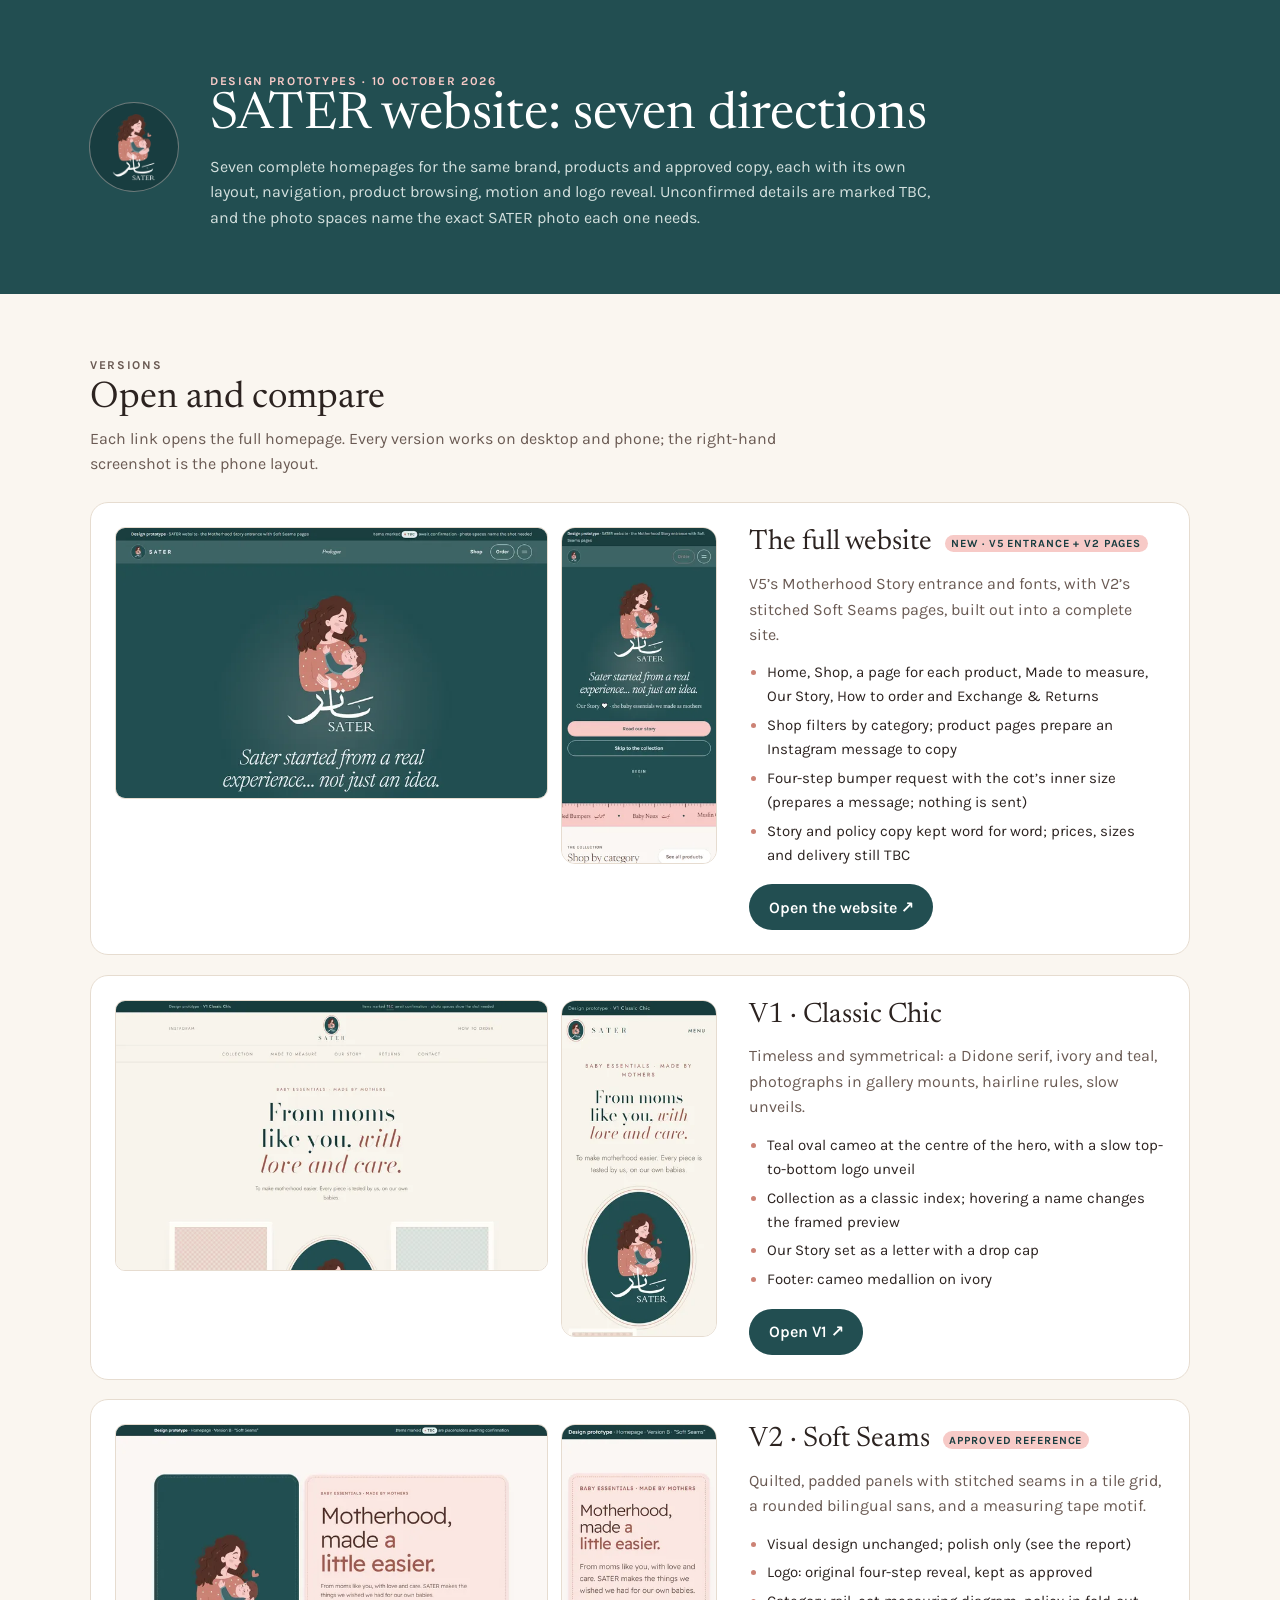
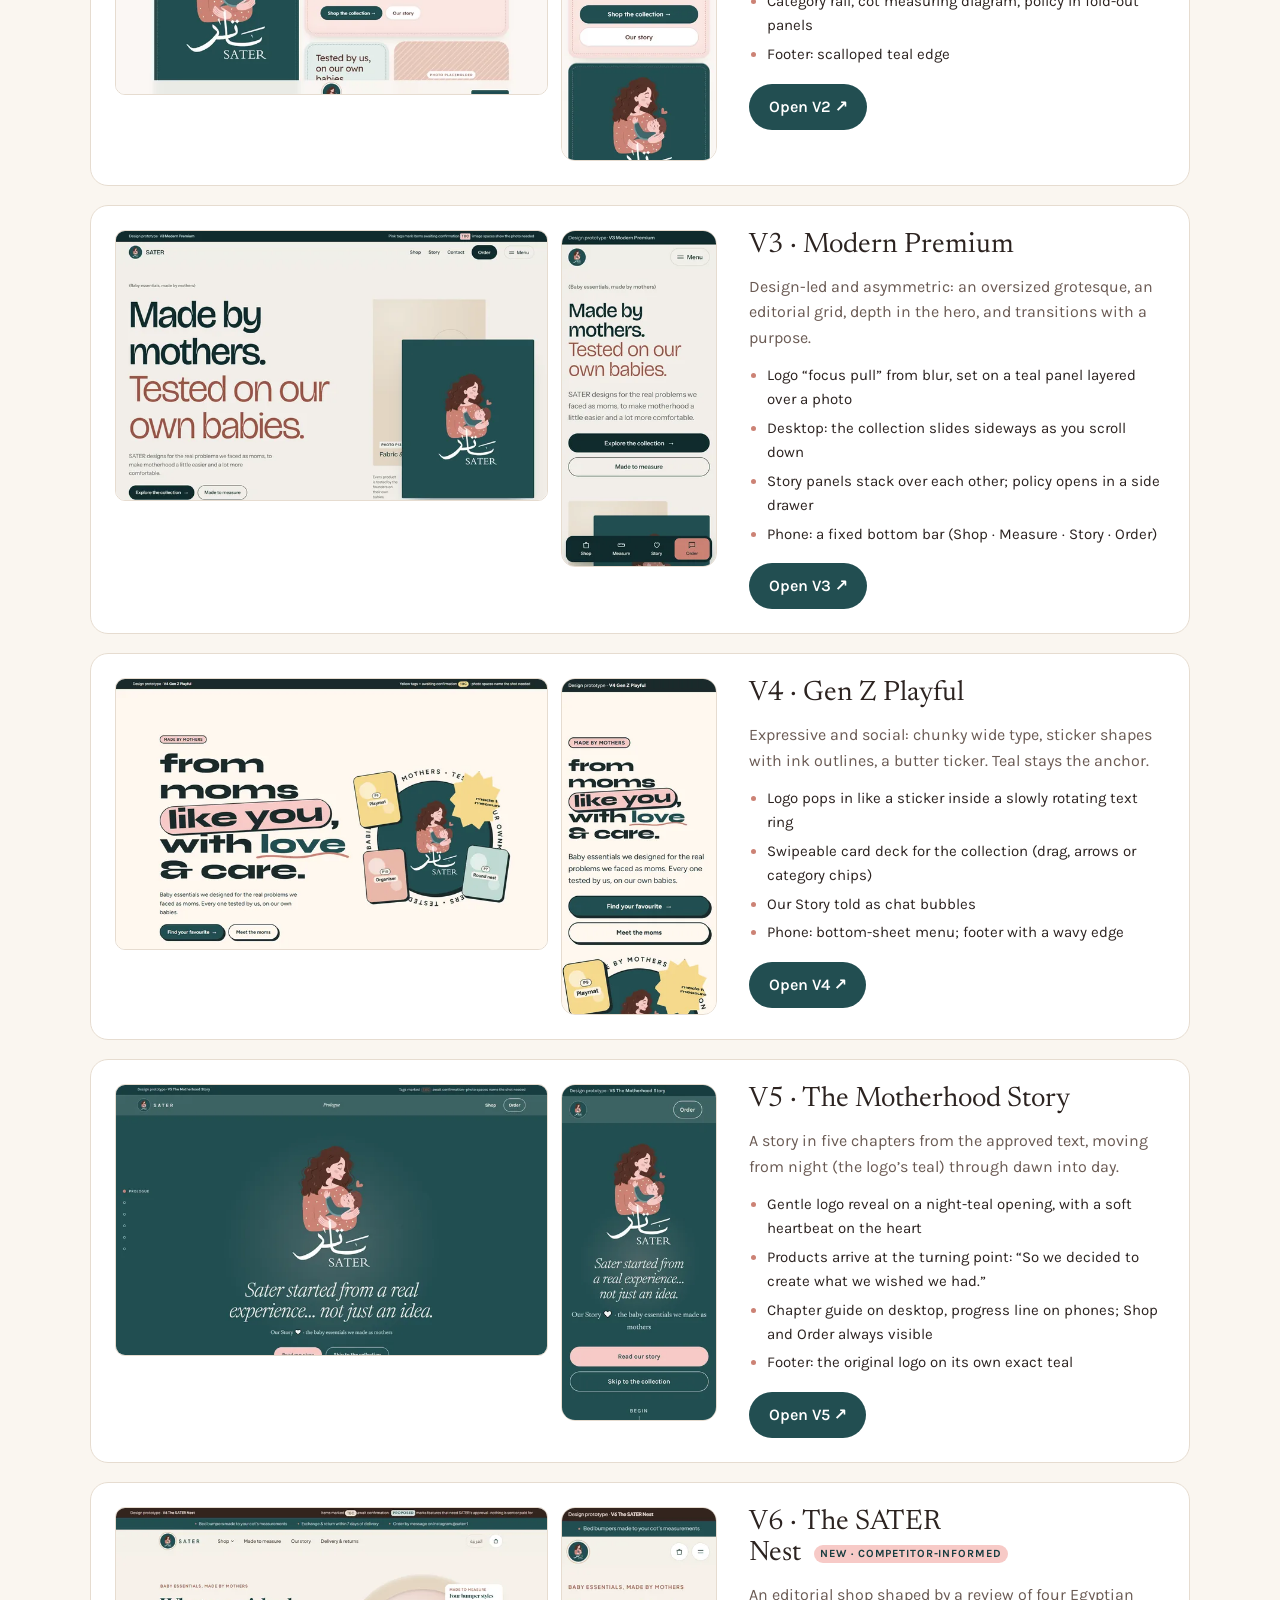
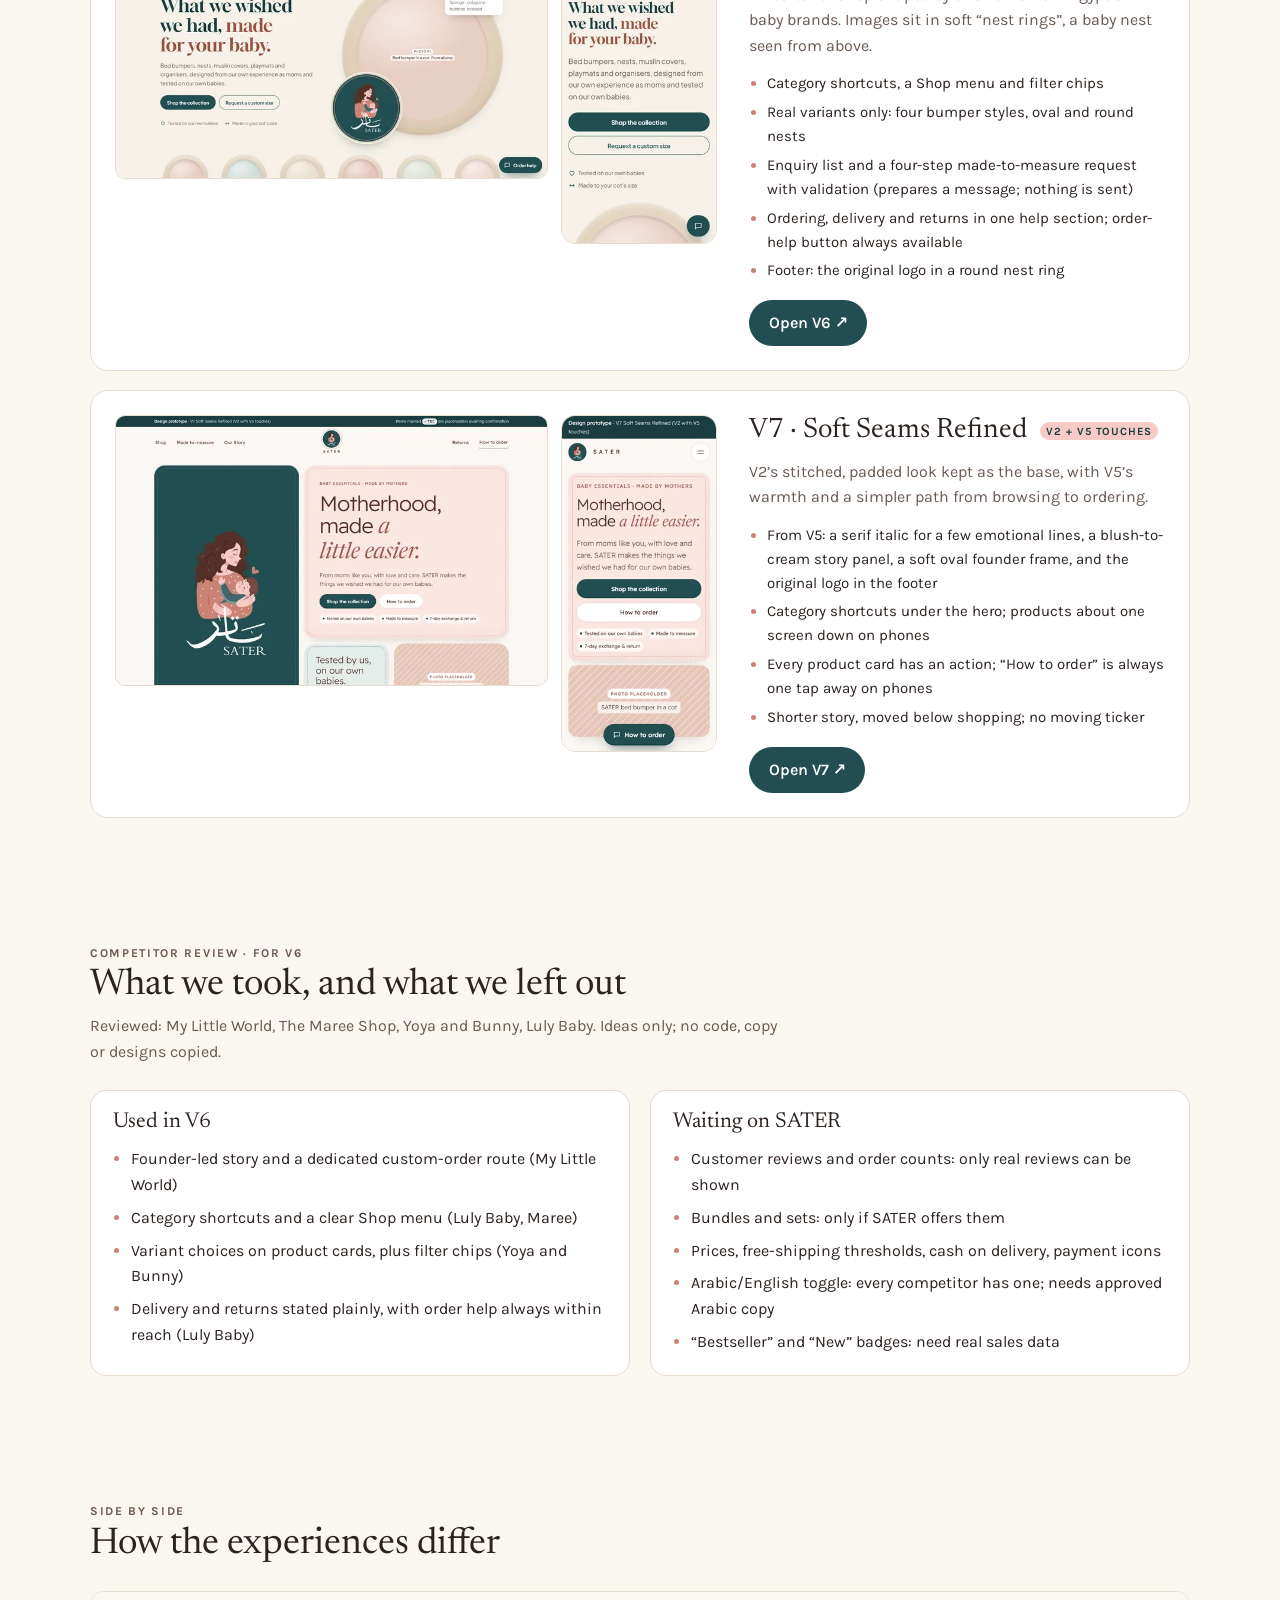
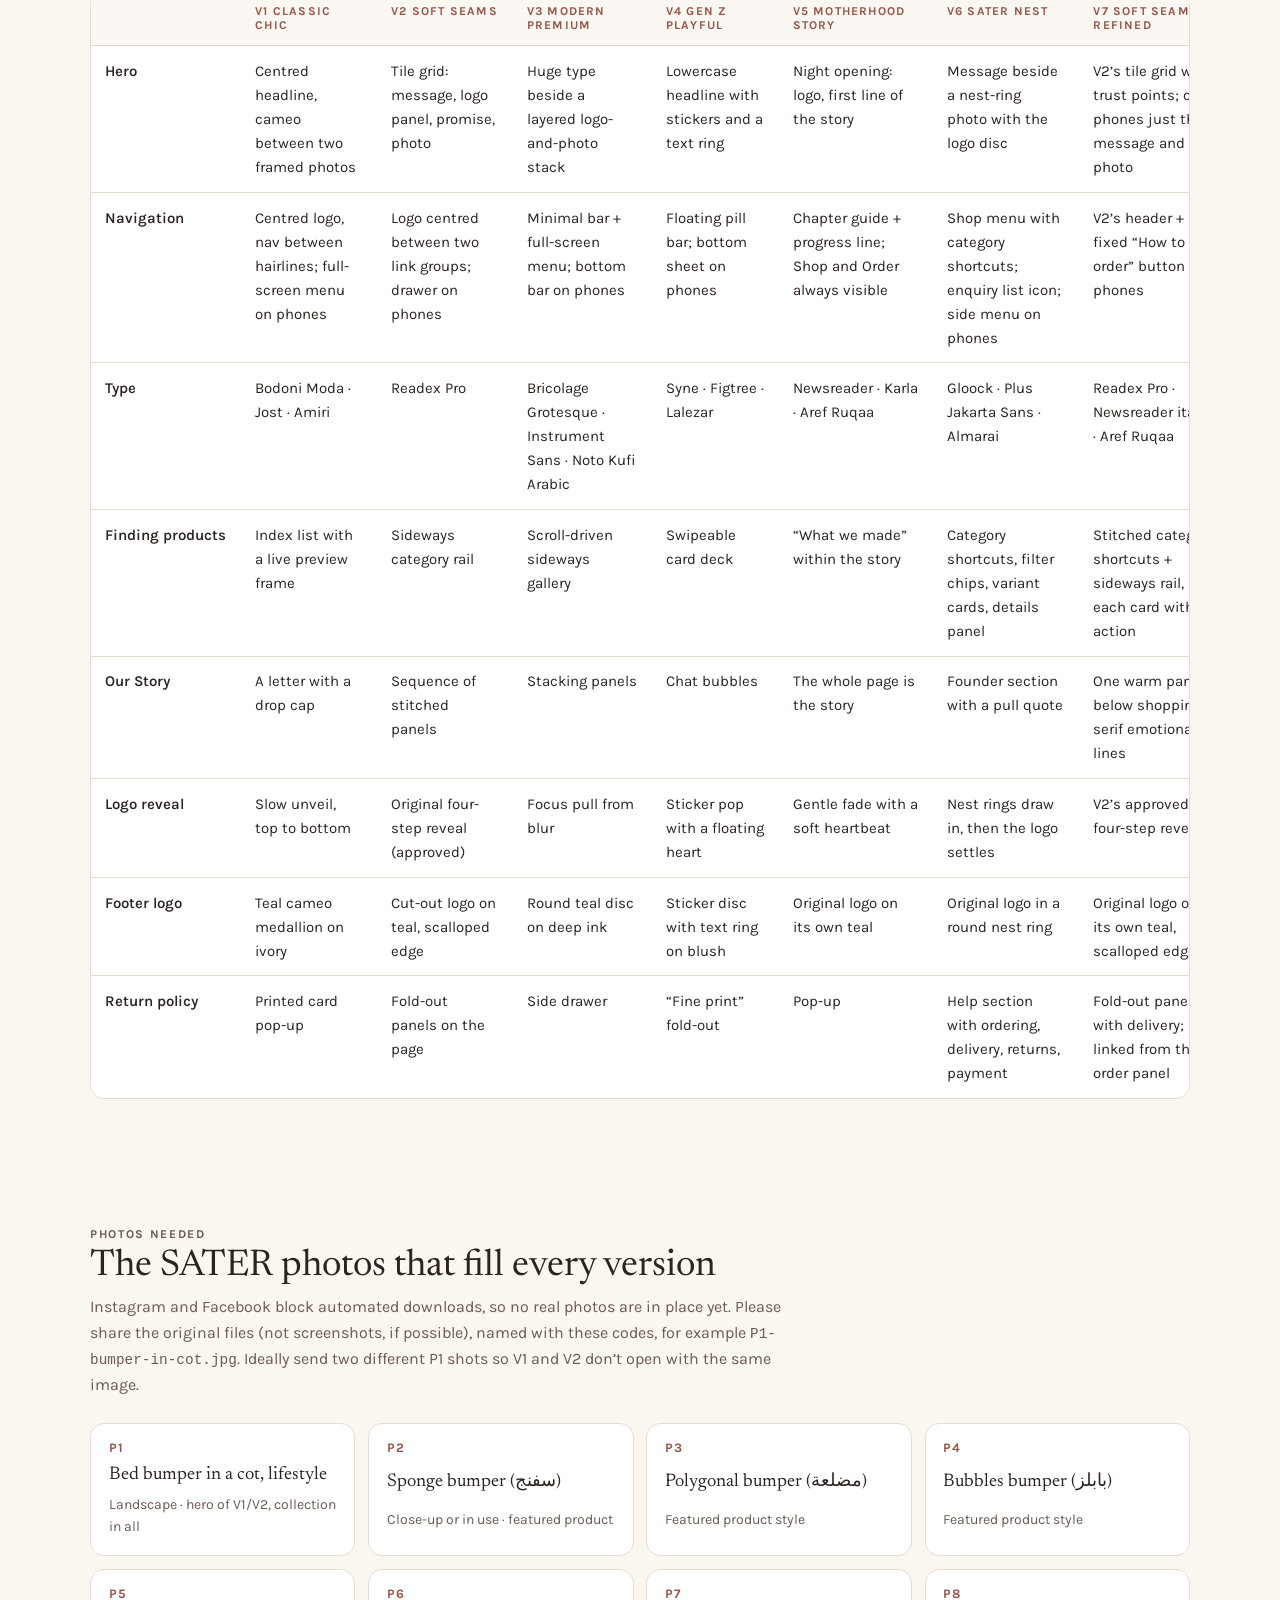
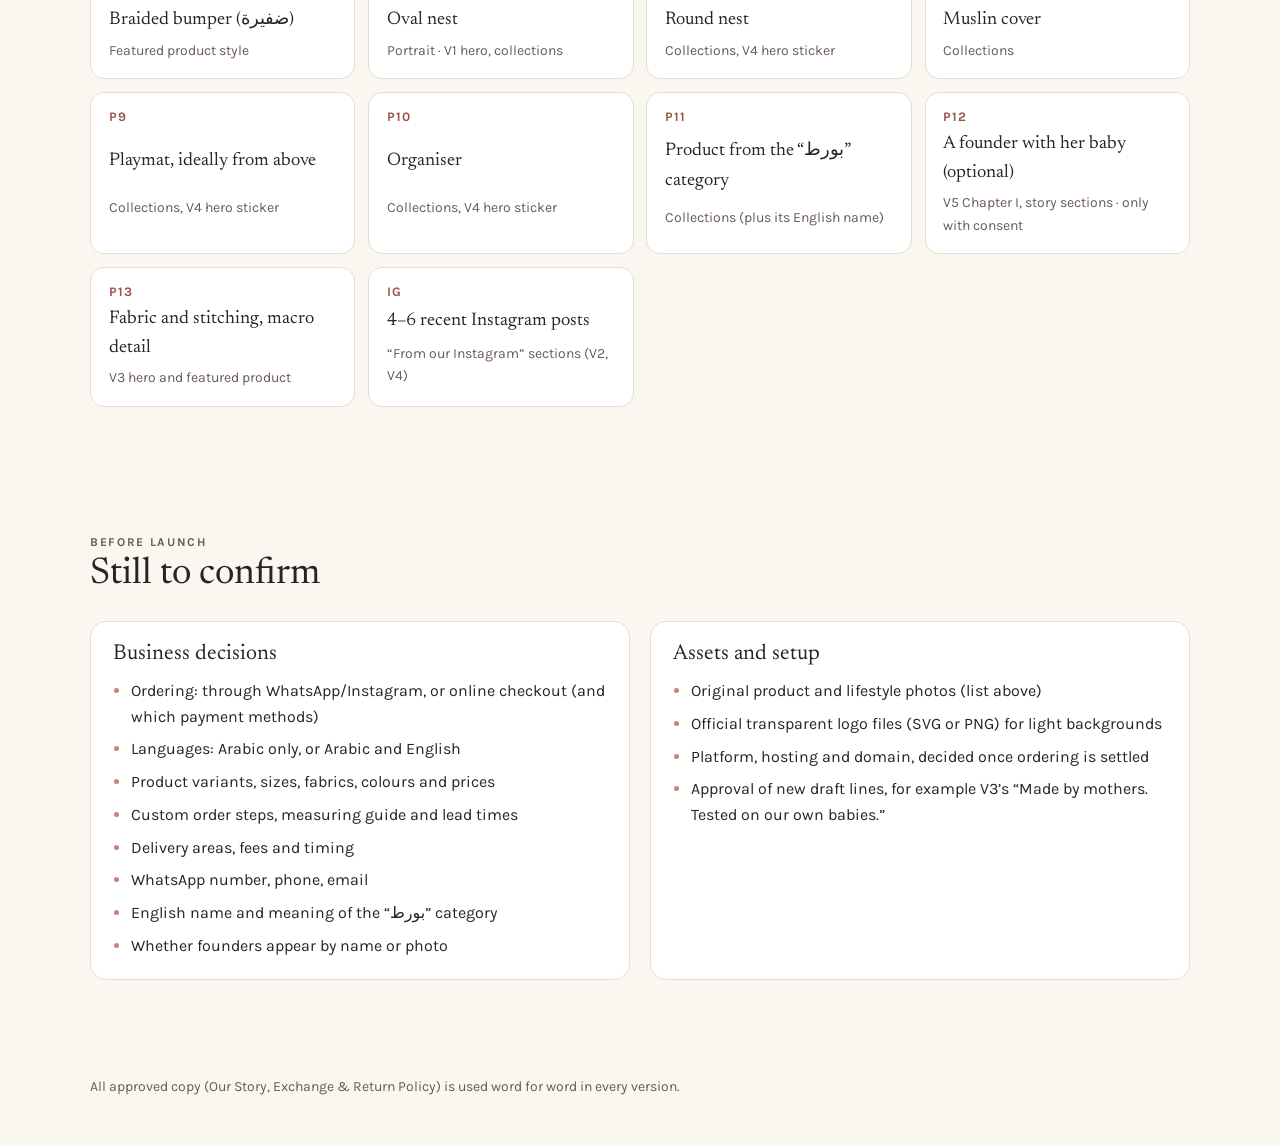
==== commit a980e87c: "Add the full SATER website: V5 entrance with V2 Soft Seams pages Seven pages (home, shop, product, m" ====
--- a/index.html
+++ b/index.html
@@ -103,6 +103,15 @@
     <div class="sec-h"><p class="kicker">Versions</p><h2 id="versions-t">Open and compare</h2><p>Each link opens the full homepage. Every version works on desktop and phone; the right-hand screenshot is the phone layout.</p></div>
     <div class="versions">
       <article class="v">
+        <div class="shots"><img src="overview-assets/website-desktop.webp" alt="The full SATER website, desktop entrance" width="720" height="450" loading="lazy"><img class="m" src="overview-assets/website-mobile.webp" alt="The full SATER website, phone entrance" width="260" height="563" loading="lazy"></div>
+        <div class="v-info">
+          <h3>The full website <span class="badge">New · V5 entrance + V2 pages</span></h3>
+          <p class="lead">V5’s Motherhood Story entrance and fonts, with V2’s stitched Soft Seams pages, built out into a complete site.</p>
+          <ul><li>Home, Shop, a page for each product, Made to measure, Our Story, How to order and Exchange &amp; Returns</li><li>Shop filters by category; product pages prepare an Instagram message to copy</li><li>Four-step bumper request with the cot’s inner size (prepares a message; nothing is sent)</li><li>Story and policy copy kept word for word; prices, sizes and delivery still TBC</li></ul>
+          <div class="acts"><a class="btn" href="website/">Open the website ↗</a></div>
+        </div>
+      </article>
+      <article class="v">
         <div class="shots"><img src="overview-assets/v1-desktop.webp" alt="V1 Classic Chic, desktop hero" width="720" height="450" loading="lazy"><img class="m" src="overview-assets/v1-mobile.webp" alt="V1 Classic Chic, phone hero" width="260" height="563" loading="lazy"></div>
         <div class="v-info">
           <h3>V1 · Classic Chic</h3>
